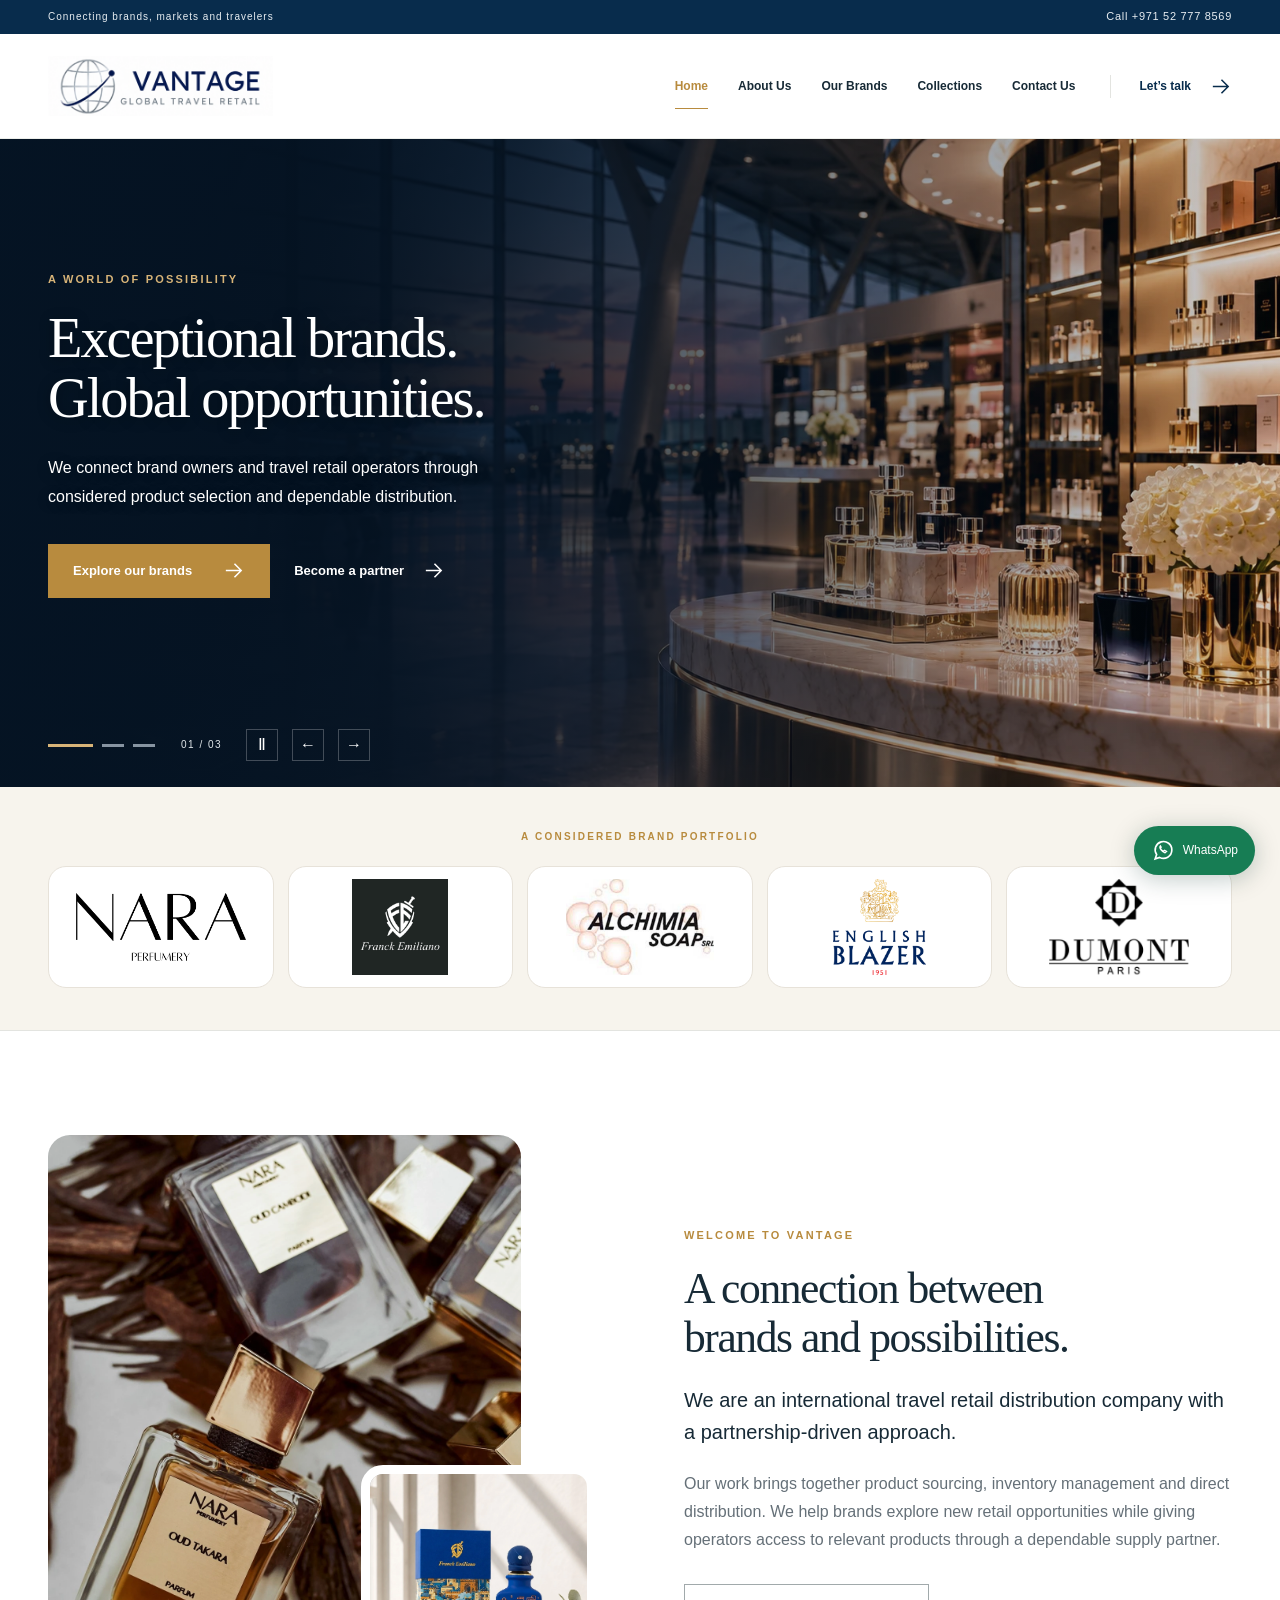
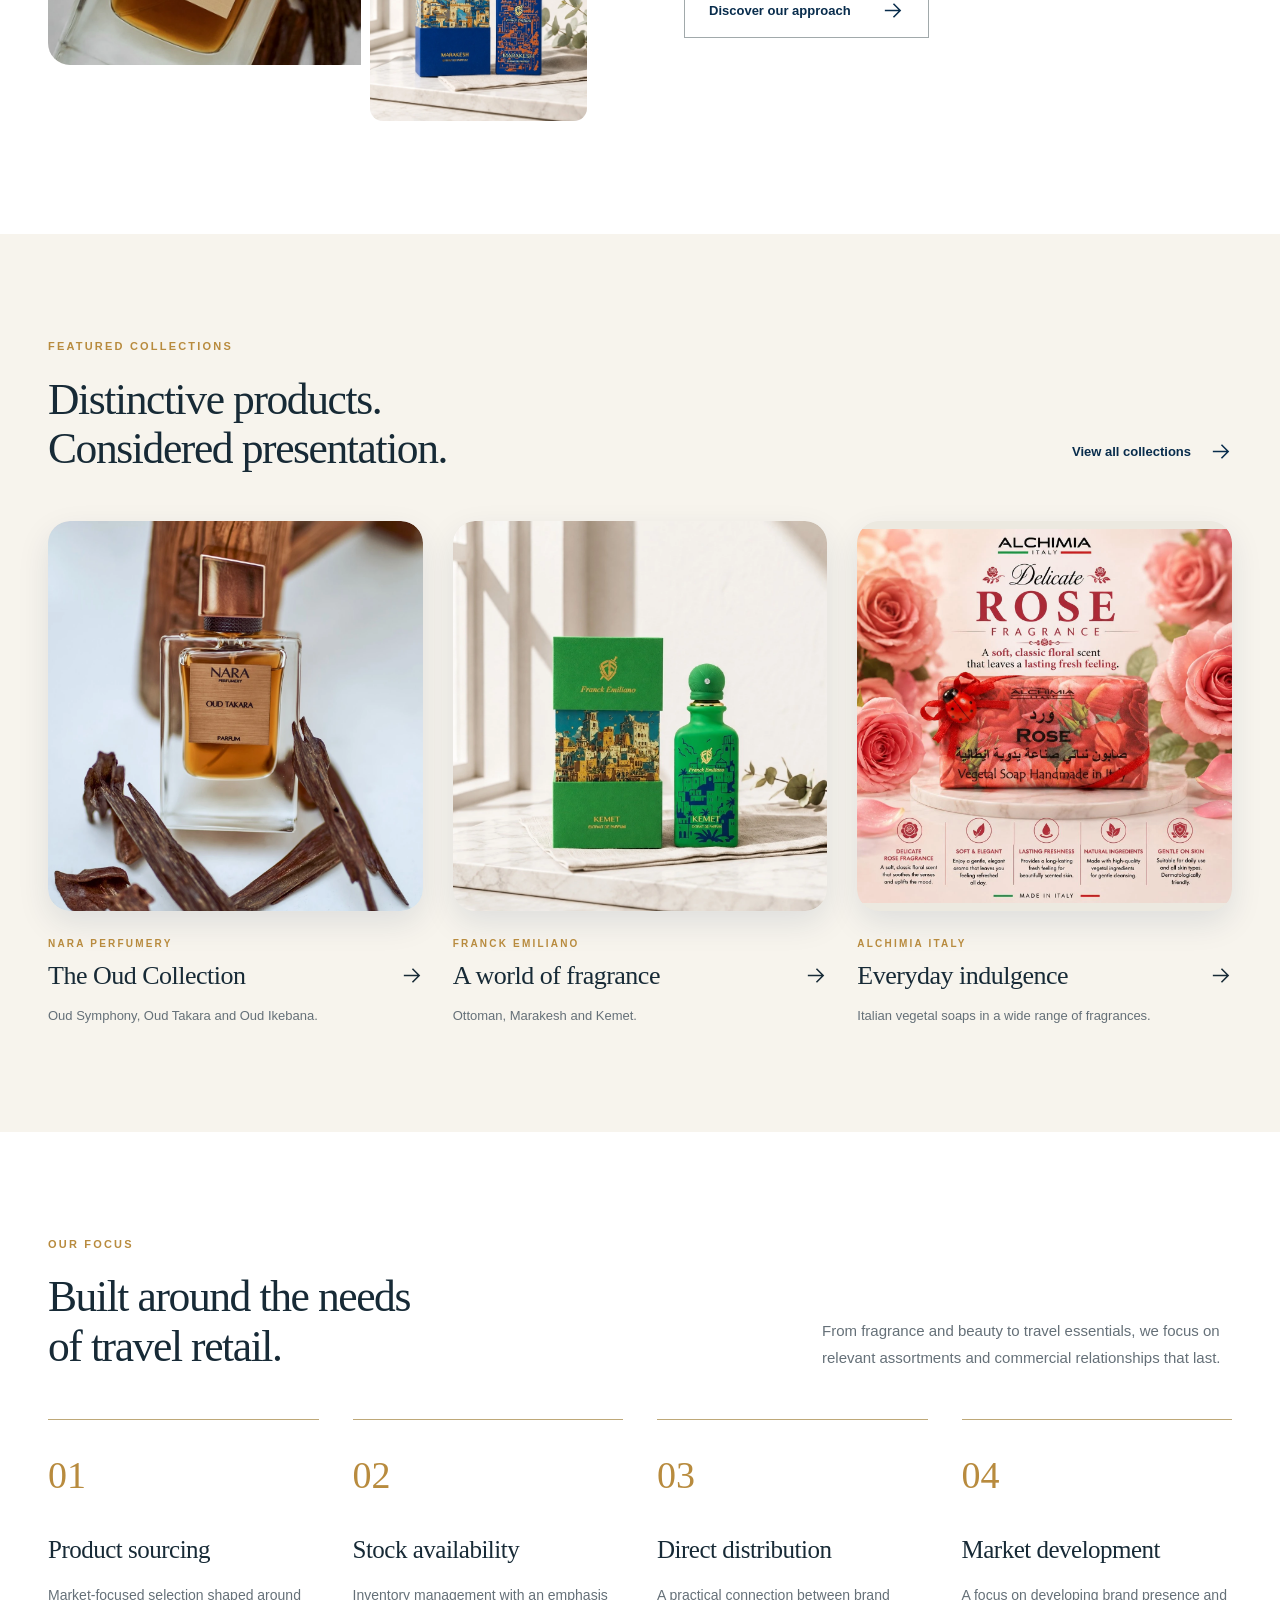
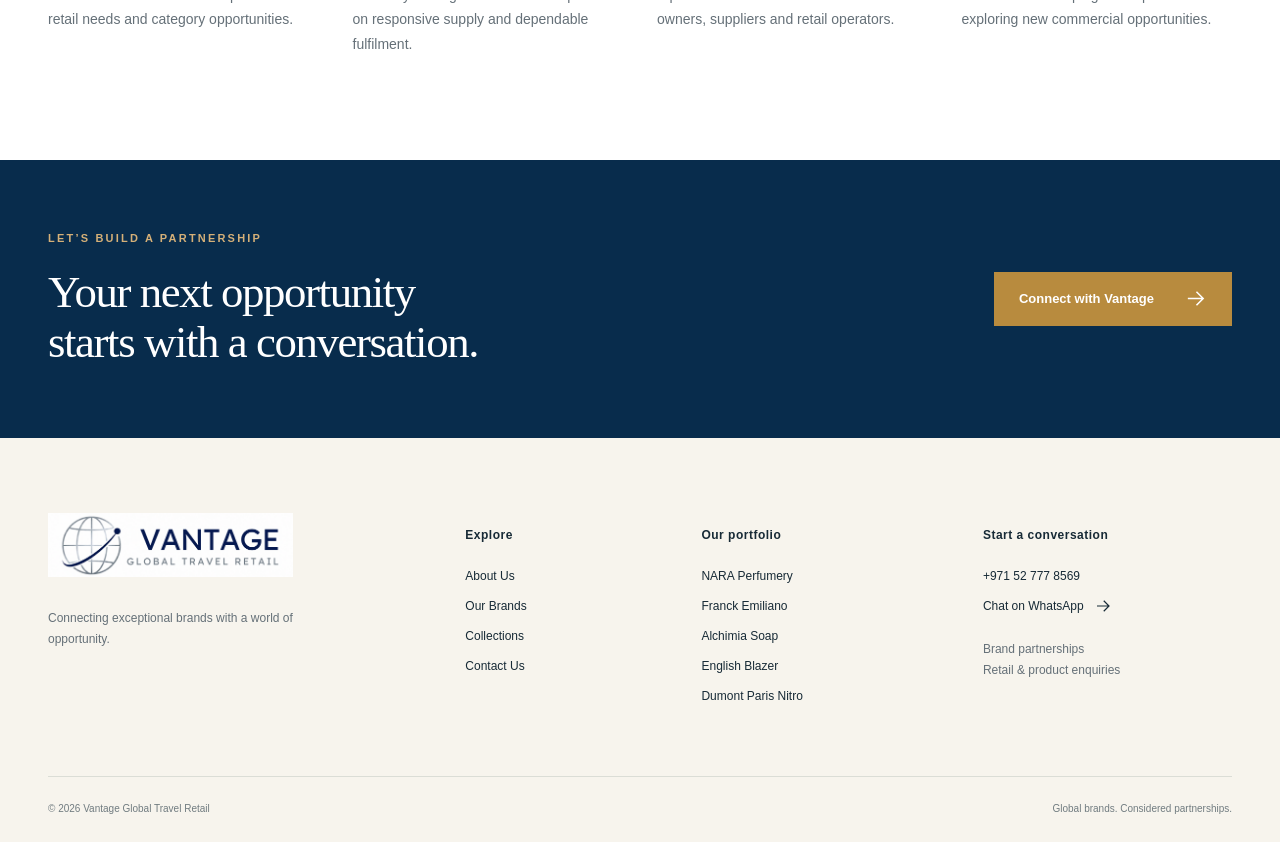
==== index.html @ b400d105 "Upload Vantage GTR website" ====
<!doctype html>
<html lang="en"><head><meta charset="utf-8"><meta name="viewport" content="width=device-width,initial-scale=1"><meta name="description" content="Vantage Global Travel Retail connects brands and retail opportunities. Explore NARA, Franck Emiliano and Alchimia Soap."><meta name="theme-color" content="#082c4c"><meta property="og:title" content="Home | Vantage Global Travel Retail"><meta property="og:description" content="Vantage Global Travel Retail connects brands and retail opportunities. Explore NARA, Franck Emiliano and Alchimia Soap."><meta property="og:type" content="website"><title>Home | Vantage Global Travel Retail</title><link rel="icon" href="assets/vantage-logo.png"><link rel="stylesheet" href="css/style.css"><script src="js/main.js" defer></script></head><body><a class="skip-link" href="#main">Skip to content</a><div class="topbar"><div class="wrap"><span>Connecting brands, markets and travelers</span><a href="tel:+971527778569">Call +971 52 777 8569</a></div></div><header class="header"><div class="wrap nav-wrap"><a class="brand" href="index.html" aria-label="Vantage Global Travel Retail home"><img src="assets/vantage-logo.png" width="225" height="59" alt="Vantage Global Travel Retail"></a><button class="menu-toggle" aria-controls="navigation" aria-expanded="false" aria-label="Open menu"><span></span><span></span><span></span></button><nav id="navigation" aria-label="Main navigation"><a href="index.html" aria-current="page">Home</a><a href="about.html">About Us</a><a href="brands.html">Our Brands</a><a href="collections.html">Collections</a><a href="contact.html">Contact Us</a><a class="nav-enquiry" href="https://wa.me/971527778569" target="_blank" rel="noopener">Let’s talk <svg viewbox="0 0 24 24" fill="none" aria-hidden="true"><path d="M4 12h15M13 5l7 7-7 7" stroke="currentColor" stroke-width="1.6"></path></svg></a></nav></div></header><main id="main"><section class="hero" aria-roledescription="carousel" aria-label="Vantage brand highlights"><div class="hero-slides"><article class="hero-slide active" aria-hidden="false" data-slide><div class="hero-copy"><span class="eyebrow">A world of possibility</span><h1>Exceptional brands.<br>Global opportunities.</h1><p>We connect brand owners and travel retail operators through considered product selection and dependable distribution.</p><div class="button-row"><a class="button" href="brands.html">Explore our brands <svg viewbox="0 0 24 24" fill="none" aria-hidden="true"><path d="M4 12h15M13 5l7 7-7 7" stroke="currentColor" stroke-width="1.6"></path></svg></a><a class="text-link light" href="contact.html">Become a partner <svg viewbox="0 0 24 24" fill="none" aria-hidden="true"><path d="M4 12h15M13 5l7 7-7 7" stroke="currentColor" stroke-width="1.6"></path></svg></a></div></div><div class="hero-image"><img src="assets/hero-editorial-1.webp" alt="Illustrative airport fragrance boutique" fetchpriority="high" width="1672" height="941"><span class="image-caption">NARA PERFUMERY</span></div></article><article class="hero-slide" aria-hidden="true" data-slide><div class="hero-copy"><span class="eyebrow">The fragrance portfolio</span><h1>Distinctive fragrances.<br>Memorable impressions.</h1><p>Explore NARA Perfumery and Franck Emiliano, with coordinated collections and distinctive product presentations.</p><div class="button-row"><a class="button" href="collections.html">Discover the collections <svg viewbox="0 0 24 24" fill="none" aria-hidden="true"><path d="M4 12h15M13 5l7 7-7 7" stroke="currentColor" stroke-width="1.6"></path></svg></a><a class="text-link light" href="contact.html">Become a partner <svg viewbox="0 0 24 24" fill="none" aria-hidden="true"><path d="M4 12h15M13 5l7 7-7 7" stroke="currentColor" stroke-width="1.6"></path></svg></a></div></div><div class="hero-image"><img src="assets/hero-editorial-2.webp" alt="Editorial perfume still life" loading="lazy" width="1672" height="941"><span class="image-caption">FRANCK EMILIANO</span></div></article><article class="hero-slide" aria-hidden="true" data-slide><div class="hero-copy"><span class="eyebrow">Everyday care, beautifully presented</span><h1>Italian craft.<br>Everyday indulgence.</h1><p>Discover Alchimia vegetal soaps, with illustrated wrappers and a broad choice of fragrances and enriched variants.</p><div class="button-row"><a class="button" href="collections.html?brand=alchimia">Explore Alchimia Soap <svg viewbox="0 0 24 24" fill="none" aria-hidden="true"><path d="M4 12h15M13 5l7 7-7 7" stroke="currentColor" stroke-width="1.6"></path></svg></a><a class="text-link light" href="contact.html">Become a partner <svg viewbox="0 0 24 24" fill="none" aria-hidden="true"><path d="M4 12h15M13 5l7 7-7 7" stroke="currentColor" stroke-width="1.6"></path></svg></a></div></div><div class="hero-image"><img src="assets/hero-editorial-3.webp" alt="Editorial soap and olive leaf still life" loading="lazy" width="1672" height="941"><span class="image-caption">ALCHIMIA ITALY</span></div></article></div><div class="hero-controls"><div class="slide-dots" aria-label="Choose a slide"><button class="active" aria-label="Show slide 1" aria-pressed="true" data-goto="0"></button><button aria-label="Show slide 2" aria-pressed="false" data-goto="1"></button><button aria-label="Show slide 3" aria-pressed="false" data-goto="2"></button></div><span class="slide-count" aria-live="polite">01 / 03</span><button class="slide-pause" aria-label="Pause slideshow" title="Pause slideshow">Ⅱ</button><button class="slide-prev" aria-label="Previous slide">←</button><button class="slide-next" aria-label="Next slide">→</button></div></section><section class="brand-strip" aria-label="Our brand portfolio"><div class="wrap"><span class="eyebrow">A considered brand portfolio</span><div class="brand-logos"><a href="brands.html#nara"><img src="assets/nara-logo.webp" alt="NARA Perfumery" loading="lazy"></a><a href="brands.html#franck"><img src="assets/franck-logo.webp" alt="Franck Emiliano" loading="lazy"></a><a href="brands.html#alchimia"><img src="assets/alchimia-logo.webp" alt="Alchimia Soap" loading="lazy"></a><a href="brands.html#english"><img src="assets/english-blazer-logo.webp" alt="English Blazer" loading="lazy"></a><a href="brands.html#nitro"><img src="assets/dumont-logo.webp" alt="Dumont Paris" loading="lazy"></a></div></div></section><section class="section"><div class="wrap split editorial"><div class="image-pair"><img class="main-photo" src="assets/nara-collection.webp" alt="NARA Oud Collection bottles" loading="lazy"><img class="small-photo" src="assets/franck-marakesh.webp" alt="Franck Emiliano Marakesh" loading="lazy"></div><div><span class="eyebrow">Welcome to Vantage</span><h2>A connection between<br>brands and possibilities.</h2><p class="lead">We are an international travel retail distribution company with a partnership-driven approach.</p><p>Our work brings together product sourcing, inventory management and direct distribution. We help brands explore new retail opportunities while giving operators access to relevant products through a dependable supply partner.</p><a class="button button-outline" href="about.html">Discover our approach <svg viewbox="0 0 24 24" fill="none" aria-hidden="true"><path d="M4 12h15M13 5l7 7-7 7" stroke="currentColor" stroke-width="1.6"></path></svg></a></div></div></section><section class="section cream"><div class="wrap"><div class="section-heading"><div><span class="eyebrow">Featured collections</span><h2>Distinctive products.<br>Considered presentation.</h2></div><a class="text-link" href="collections.html">View all collections <svg viewbox="0 0 24 24" fill="none" aria-hidden="true"><path d="M4 12h15M13 5l7 7-7 7" stroke="currentColor" stroke-width="1.6"></path></svg></a></div><div class="feature-grid"><a class="feature-card" href="collections.html?brand=nara"><div class="feature-image"><img src="assets/nara-oud-takara.webp" alt="NARA Oud Takara perfume" loading="lazy"></div><span class="eyebrow">NARA Perfumery</span><h3>The Oud Collection <svg viewbox="0 0 24 24" fill="none" aria-hidden="true"><path d="M4 12h15M13 5l7 7-7 7" stroke="currentColor" stroke-width="1.6"></path></svg></h3><p>Oud Symphony, Oud Takara and Oud Ikebana.</p></a><a class="feature-card" href="collections.html?brand=franck"><div class="feature-image"><img src="assets/franck-kemet.webp" alt="Franck Emiliano Kemet fragrance" loading="lazy"></div><span class="eyebrow">Franck Emiliano</span><h3>A world of fragrance <svg viewbox="0 0 24 24" fill="none" aria-hidden="true"><path d="M4 12h15M13 5l7 7-7 7" stroke="currentColor" stroke-width="1.6"></path></svg></h3><p>Ottoman, Marakesh and Kemet.</p></a><a class="feature-card" href="collections.html?brand=alchimia"><div class="feature-image soap-feature"><img src="assets/soap-rose.webp" alt="Alchimia Rose vegetal soap" loading="lazy"></div><span class="eyebrow">Alchimia Italy</span><h3>Everyday indulgence <svg viewbox="0 0 24 24" fill="none" aria-hidden="true"><path d="M4 12h15M13 5l7 7-7 7" stroke="currentColor" stroke-width="1.6"></path></svg></h3><p>Italian vegetal soaps in a wide range of fragrances.</p></a></div></div></section><section class="section"><div class="wrap"><div class="section-heading"><div><span class="eyebrow">Our focus</span><h2>Built around the needs<br>of travel retail.</h2></div><p>From fragrance and beauty to travel essentials, we focus on relevant assortments and commercial relationships that last.</p></div><div class="approach-grid"><article><span class="step">01</span><h3>Product sourcing</h3><p>Market-focused selection shaped around retail needs and category opportunities.</p></article><article><span class="step">02</span><h3>Stock availability</h3><p>Inventory management with an emphasis on responsive supply and dependable fulfilment.</p></article><article><span class="step">03</span><h3>Direct distribution</h3><p>A practical connection between brand owners, suppliers and retail operators.</p></article><article><span class="step">04</span><h3>Market development</h3><p>A focus on developing brand presence and exploring new commercial opportunities.</p></article></div></div></section><section class="cta-band"><div class="wrap"><div><span class="eyebrow">Let’s build a partnership</span><h2>Your next opportunity<br>starts with a conversation.</h2></div><a class="button" href="contact.html">Connect with Vantage <svg viewbox="0 0 24 24" fill="none" aria-hidden="true"><path d="M4 12h15M13 5l7 7-7 7" stroke="currentColor" stroke-width="1.6"></path></svg></a></div></section></main><footer class="footer"><div class="wrap footer-grid"><div><a class="footer-brand" href="index.html"><img src="assets/vantage-logo.png" width="245" height="64" alt="Vantage Global Travel Retail"></a><p>Connecting exceptional brands with a world of opportunity.</p></div><div><h2>Explore</h2><a href="about.html">About Us</a><a href="brands.html">Our Brands</a><a href="collections.html">Collections</a><a href="contact.html">Contact Us</a></div><div><h2>Our portfolio</h2><a href="brands.html#nara">NARA Perfumery</a><a href="brands.html#franck">Franck Emiliano</a><a href="brands.html#alchimia">Alchimia Soap</a><a href="brands.html#english">English Blazer</a><a href="brands.html#nitro">Dumont Paris Nitro</a></div><div><h2>Start a conversation</h2><a href="tel:+971527778569">+971 52 777 8569</a><a href="https://wa.me/971527778569" target="_blank" rel="noopener">Chat on WhatsApp <svg viewbox="0 0 24 24" fill="none" aria-hidden="true"><path d="M4 12h15M13 5l7 7-7 7" stroke="currentColor" stroke-width="1.6"></path></svg></a><p>Brand partnerships<br>Retail &amp; product enquiries</p></div></div><div class="wrap footer-bottom"><span>© <span data-year>2026</span> Vantage Global Travel Retail</span><span>Global brands. Considered partnerships.</span></div></footer><a class="floating-whatsapp" href="https://wa.me/971527778569" target="_blank" rel="noopener" aria-label="Chat with Vantage on WhatsApp"><svg viewbox="0 0 24 24" fill="none" aria-hidden="true"><path d="M20 11.6a8 8 0 0 1-11.8 7L4 20l1.4-4.1A8 8 0 1 1 20 11.6Z" stroke="currentColor" stroke-width="1.6"></path><path d="M9 7.5c-1.8 2 2 6 4.5 6.8l1.5-1.4-2-1.2-1 1c-1.5-.7-2.6-1.9-3-3l.8-.9L9 7.5Z" stroke="currentColor" stroke-width="1.2"></path></svg><span>WhatsApp</span></a></body></html>
---- css/style.css ----
:root{--navy:#082c4c;--deep:#061f36;--ink:#172a36;--muted:#657078;--gold:#b88b3e;--cream:#f7f4ed;--line:#e3e4e0;--white:#fff;--serif:Georgia,'Times New Roman',serif;--sans:Arial,Helvetica,sans-serif}*{box-sizing:border-box}html{scroll-behavior:smooth;scroll-padding-top:125px}body{margin:0;color:var(--ink);font-family:var(--sans);font-size:16px;line-height:1.75;background:#fff}body.menu-open,body.modal-open{overflow:hidden}a{color:inherit;text-decoration:none}button,input,select,textarea{font:inherit}button,a,input,select,textarea{-webkit-tap-highlight-color:transparent}button{cursor:pointer}img{max-width:100%;display:block}svg{width:23px;height:23px;flex-shrink:0}button{color:inherit}h1,h2,h3,p{margin:0}p+p{margin-top:20px}h1,h2,h3{font-family:var(--serif);font-weight:400;line-height:1.13}h1{font-size:clamp(44px,5vw,76px);letter-spacing:-2.5px}h2{font-size:clamp(34px,3.4vw,50px);letter-spacing:-1.4px}h3{font-size:27px;letter-spacing:-.5px}p{color:var(--muted)}.wrap{width:min(1240px,calc(100% - 96px));margin:auto}.eyebrow{font:600 11px/1.5 var(--sans);letter-spacing:2.2px;text-transform:uppercase;color:var(--gold);display:block;margin-bottom:20px}.lead{font-size:20px;line-height:1.6;color:var(--ink)}.section{padding:104px 0}.cream{background:var(--cream)}.navy{background:var(--navy);color:#fff}.navy p{color:#cbd5dc}.navy .eyebrow{color:#d9b475}.button{display:inline-flex;align-items:center;justify-content:center;gap:30px;min-height:54px;padding:13px 24px;background:var(--gold);color:#fff;border:1px solid var(--gold);font-size:13px;font-weight:600;line-height:1.4;transition:background .2s,transform .2s}.button:hover{background:#957032;transform:translateY(-2px)}.button-outline{background:transparent;border-color:#a1a9ab;color:var(--navy)}.button-outline:hover{color:white;background:var(--navy);border-color:var(--navy)}.text-link{display:inline-flex;align-items:center;gap:18px;font-size:13px;font-weight:600;line-height:1.5;color:var(--navy);padding:10px 0}.text-link:hover{color:var(--gold)}.text-link.light{color:#fff}.button-row{display:flex;align-items:center;flex-wrap:wrap;gap:24px;margin-top:32px}.skip-link{position:fixed;top:-90px;left:20px;z-index:1000;padding:12px 20px;background:var(--navy);color:#fff}.skip-link:focus{top:10px}:focus-visible{outline:3px solid #c89642;outline-offset:5px}.topbar{background:var(--navy);color:#e7edf1;font-size:10px;letter-spacing:1px}.topbar .wrap{display:flex;align-items:center;justify-content:space-between;min-height:34px}.topbar a{font-size:11px;letter-spacing:.7px}.header{position:sticky;top:0;z-index:100;background:#fffffffa;border-bottom:1px solid #eceeea;backdrop-filter:blur(16px)}.nav-wrap{display:flex;align-items:center;justify-content:space-between;gap:35px;min-height:104px}.brand{flex:0 0 225px}.brand img{width:225px;height:auto}.header nav{display:flex;align-items:center;gap:30px}.header nav>a{font-size:12px;font-weight:600;position:relative;white-space:nowrap}.header nav>a[aria-current=page]{color:var(--gold)}.header nav>a:not(.nav-enquiry):after{content:'';position:absolute;bottom:-12px;left:0;width:0;height:1px;background:var(--gold);transition:width .2s}.header nav>a:hover:after,.header nav>a[aria-current=page]:after{width:100%}.header .nav-enquiry{display:flex;gap:18px;align-items:center;color:var(--navy);border-left:1px solid var(--line);padding-left:28px;margin-left:5px}.menu-toggle{display:none;border:0;background:transparent;width:44px;height:44px;padding:8px}.menu-toggle span{display:block;height:2px;background:var(--navy);margin:6px 0;transition:transform .2s,opacity .2s}.hero{position:relative;background:var(--navy);height:660px;overflow:hidden;color:#fff}.hero-slides{height:100%}.hero-slide{position:absolute;inset:0;display:grid;grid-template-columns:1fr 1fr;visibility:hidden;opacity:0;transition:opacity .8s,visibility .8s;pointer-events:none}.hero-slide.active{visibility:visible;opacity:1;pointer-events:auto}.hero-copy{padding:85px 60px 110px max(48px,calc((100vw - 1240px)/2));display:flex;flex-direction:column;align-items:flex-start;justify-content:center;background:linear-gradient(125deg,#082c4c,#0a3557)}.hero-copy .eyebrow{color:#d8b478}.hero-copy h1{font-size:clamp(46px,4.4vw,68px);letter-spacing:-2px;line-height:1.08}.hero-copy p{color:#cfdae2;font-size:15px;max-width:455px;margin-top:25px;line-height:1.8}.hero-image{position:relative;min-width:0;overflow:hidden;background:#ebe9e0}.hero-image>img{width:100%;height:100%;object-fit:cover;object-position:center 56%;transition:transform 7s ease}.hero-slide.active .hero-image>img{transform:scale(1.045)}.hero-slide:nth-child(2) .hero-image>img{object-position:center 65%}.hero-slide:nth-child(3) .hero-image>img{object-fit:cover;object-position:center}.image-caption{position:absolute;bottom:35px;right:38px;font-size:10px;font-weight:700;letter-spacing:2px;color:#fff;text-shadow:0 2px 8px #0009;background:#082c4c99;padding:7px 12px}.hero-controls{position:absolute;bottom:34px;left:max(48px,calc((100vw - 1240px)/2));display:flex;align-items:center;gap:14px;z-index:2}.slide-dots{display:flex;gap:9px;align-items:center;margin-right:12px}.slide-dots button{padding:0;border:0;width:22px;height:3px;background:#8794a1;transition:width .3s,background .3s}.slide-dots button.active{width:45px;background:#d8b478}.slide-count{font-size:10px;letter-spacing:1.5px;color:#e1e7eb;margin-right:10px}.hero-controls>button{height:32px;width:32px;padding:0;background:transparent;border:1px solid #ffffff3d;color:#fff;line-height:1}.hero-controls>button:hover{background:#ffffff1a}.brand-strip{border-bottom:1px solid var(--line);padding:42px 0}.brand-strip .wrap{display:flex;align-items:center;gap:48px}.brand-strip .eyebrow{max-width:150px;margin:0;font-size:10px;flex-shrink:0}.brand-logos{display:flex;align-items:center;justify-content:space-between;gap:35px;flex:1}.brand-logos a{width:130px;height:70px;display:flex;align-items:center;justify-content:center}.brand-logos img{max-width:130px;max-height:70px;object-fit:contain}.brand-logos a:nth-child(2) img{max-width:62px;max-height:62px}.brand-logos a:last-child img{max-width:110px}.split{display:grid;grid-template-columns:1fr 1fr;gap:88px;align-items:center}.split>div{min-width:0}.split p{margin-top:22px}.split .button{margin-top:30px}.image-pair{position:relative;padding-right:75px;padding-bottom:65px}.image-pair .main-photo{width:100%;height:530px;object-fit:cover}.image-pair .small-photo{position:absolute;right:0;bottom:0;width:235px;height:265px;object-fit:cover;border:9px solid #fff}.section-heading{display:flex;align-items:flex-end;justify-content:space-between;gap:60px;margin-bottom:48px}.section-heading>p{max-width:410px;font-size:15px}.section-heading .text-link{flex-shrink:0}.feature-grid{display:grid;grid-template-columns:repeat(3,1fr);gap:30px}.feature-image{height:390px;background:#eeece5;overflow:hidden;margin-bottom:25px}.feature-image img{height:100%;width:100%;object-fit:cover;transition:transform .6s}.feature-card:hover img{transform:scale(1.045)}.feature-card .eyebrow{font-size:10px;margin-bottom:10px}.feature-card h3{display:flex;align-items:center;justify-content:space-between;gap:12px;font-size:26px}.feature-card p{font-size:13px;margin-top:15px}.soap-feature{background:#ece9e0}.soap-feature img{object-fit:contain}.approach-grid{display:grid;grid-template-columns:repeat(4,1fr);gap:34px}.approach-grid article{padding-top:22px;border-top:1px solid #bea878}.step{font-family:var(--serif);font-size:38px;color:var(--gold);display:block;margin-bottom:28px}.approach-grid h3{font-size:25px;margin-bottom:18px}.approach-grid p{font-size:14px}.cta-band{background:var(--navy);padding:70px 0;color:#fff}.cta-band .wrap{display:flex;align-items:center;justify-content:space-between;gap:45px}.cta-band h2{font-size:clamp(32px,3.5vw,48px)}.cta-band .eyebrow{color:#d5b078}.cta-band .button{flex-shrink:0}.footer{background:var(--cream);padding-top:75px}.footer-grid{display:grid;grid-template-columns:1.6fr .8fr 1fr 1.1fr;gap:55px;padding-bottom:60px}.footer-brand{display:inline-block;background:#fff;width:245px}.footer-brand img{width:245px;height:auto}.footer-grid h2{font:600 12px var(--sans);margin:15px 0 24px;letter-spacing:.5px}.footer-grid p{font-size:12px;margin-top:22px;max-width:265px}.footer-grid>div>a:not(.footer-brand){font-size:12px;display:flex;align-items:center;gap:10px;margin:9px 0}.footer a:hover{color:var(--gold)}.footer svg{width:18px;height:18px}.footer-bottom{border-top:1px solid #dbddd6;display:flex;justify-content:space-between;gap:25px;padding-top:23px;padding-bottom:25px;font-size:10px;color:#717c80}.floating-whatsapp{position:fixed;right:25px;bottom:25px;display:flex;align-items:center;gap:7px;padding:12px 17px;background:#177d54;color:#fff;z-index:90;border-radius:30px;box-shadow:0 4px 24px #062e2940;font-size:12px}.floating-whatsapp svg{width:25px;height:25px}.floating-whatsapp:hover{background:#106442}.page-intro{background:var(--cream);padding:80px 0 85px;border-bottom:1px solid #e5e3db}.page-intro h1{max-width:930px;color:var(--navy)}.page-intro p{max-width:680px;margin-top:26px;font-size:17px}.portrait-image{height:590px;overflow:hidden}.portrait-image img{width:100%;height:100%;object-fit:cover}.purpose-grid{display:grid;grid-template-columns:1fr 1fr;gap:100px}.purpose-grid article+article{padding-left:65px;border-left:1px solid #ffffff2a}.purpose-grid h2{font-size:39px}.purpose-grid p{margin-top:30px;font-size:16px}.values-list article{display:grid;grid-template-columns:70px 1fr 1.2fr;gap:35px;padding:35px 0;border-top:1px solid var(--line);align-items:start}.values-list article:last-child{border-bottom:1px solid var(--line)}.values-list article>span{font-family:var(--serif);font-size:30px;color:var(--gold)}.values-list h3{font-size:28px;max-width:330px}.values-list p{font-size:15px}.brand-story{scroll-margin-top:100px}.brand-story .split{gap:90px}.brand-photo{height:580px;overflow:hidden;background:#eeece5}.brand-photo>img{width:100%;height:100%;object-fit:cover}.brand-photo.soap-photo img{object-fit:contain}.reverse .brand-photo{grid-column:2;grid-row:1}.reverse>div:nth-child(2){grid-column:1;grid-row:1}.story-logo{width:170px;max-height:100px;object-fit:contain;object-position:left;margin-bottom:25px}.simple-list{padding:0;list-style:none;margin:25px 0 0}.simple-list li{font-size:14px;padding:12px 0 12px 22px;border-bottom:1px solid var(--line);position:relative}.simple-list li:before{content:'+';position:absolute;left:0;color:var(--gold)}.additional-brands{display:grid;grid-template-columns:1fr 1fr;gap:35px}.additional-brands a{background:#fff;display:flex;flex-direction:column;align-items:center;justify-content:center;padding:35px;min-height:310px;border:1px solid #e4e1d8}.additional-brands img{height:185px;width:250px;object-fit:contain}.additional-brands span{display:flex;align-items:center;gap:50px;font-size:13px;font-weight:600;margin-top:25px}.catalogue-section{padding-top:55px}.catalogue-toolbar{display:flex;justify-content:space-between;align-items:center;gap:25px;margin-bottom:45px}.filter-buttons{display:flex;gap:10px;flex-wrap:wrap}.filter-buttons button{background:#fff;border:1px solid #d9ddde;padding:10px 18px;color:var(--muted);font-size:12px}.filter-buttons button.active{background:var(--navy);border-color:var(--navy);color:#fff}.catalogue-toolbar>p{font-size:12px;white-space:nowrap}.product-grid{display:grid;grid-template-columns:repeat(3,minmax(0,1fr));gap:60px 30px}.product-card[hidden]{display:none}.product-image{position:relative;display:block;border:0;padding:0;width:100%;height:405px;background:var(--cream);overflow:hidden}.product-image>img{width:100%;height:100%;object-fit:cover;transition:transform .5s}.product-image.soap-product>img{object-fit:contain;padding:14px}.product-image:hover>img{transform:scale(1.04)}.zoom-label{position:absolute;right:12px;bottom:12px;background:#fffdf8ed;color:var(--navy);padding:6px 12px;font-size:10px;letter-spacing:.6px}.product-copy{padding-top:22px}.product-copy .eyebrow{font-size:9px;letter-spacing:1.4px;min-height:28px;margin-bottom:8px}.product-copy h2{font-size:31px;letter-spacing:-.6px}.product-copy p{font-size:13px;margin:15px 0 8px;min-height:68px}.product-copy .text-link{font-size:11px;gap:12px}.product-copy svg{width:18px}.lightbox{border:0;padding:20px;background:#f8f5ee;width:min(850px,90vw);max-height:92dvh;overflow:auto;text-align:center;color:var(--navy)}.lightbox::backdrop{background:#031725dd}.lightbox>img{width:auto;max-height:76dvh;margin:auto;max-width:100%;object-fit:contain}.lightbox p{margin-top:12px;font-size:15px;color:var(--navy)}.lightbox-close{position:sticky;float:right;top:0;width:38px;height:38px;font-size:28px;line-height:1;border:0;background:var(--navy);color:#fff;z-index:1}.contact-layout{display:grid;grid-template-columns:1fr 1fr;gap:110px;align-items:start}.contact-layout .lead{margin-top:30px;font-size:18px}.contact-method{padding:28px 0;border-bottom:1px solid var(--line)}.contact-method>span{display:block;font-size:11px;color:var(--muted);margin-bottom:8px}.contact-method>a{display:flex;align-items:center;justify-content:space-between;gap:25px;font-size:20px;color:var(--navy)}.contact-help{margin-top:35px}.contact-help h3{font-size:25px}.contact-help p{font-size:14px;margin-top:16px}.enquiry-form{padding:40px;background:var(--cream);border-top:3px solid var(--gold)}.enquiry-form h2{font-size:34px;margin-bottom:28px}.enquiry-form label{display:block;font-size:12px;font-weight:600;margin-bottom:22px}.enquiry-form label>span{color:#906825}.enquiry-form input,.enquiry-form select,.enquiry-form textarea{width:100%;margin-top:8px;border:1px solid #d6d9d5;border-radius:0;background:#fff;color:var(--ink);padding:12px 13px;font-size:14px;min-height:48px;line-height:1.5}.enquiry-form textarea{resize:vertical}.enquiry-form input::placeholder,.enquiry-form textarea::placeholder{color:#8b9294}.form-row{display:grid;grid-template-columns:1fr 1fr;gap:18px}.enquiry-form .button{width:100%}.enquiry-form .form-note{font-size:11px;margin-top:15px;line-height:1.6}.enquiry-form #form-status{font-size:12px;margin-top:12px;color:var(--navy)}.faq-layout{display:grid;grid-template-columns:1fr 1.3fr;gap:100px}.faqs details{border-bottom:1px solid #d8dbd6}.faqs details:first-child{border-top:1px solid #d8dbd6}.faqs summary{font-size:15px;font-weight:600;padding:22px 28px 22px 0;position:relative;cursor:pointer;list-style:none}.faqs summary::-webkit-details-marker{display:none}.faqs summary:after{content:'+';position:absolute;right:3px;font-size:22px;font-weight:400;color:var(--gold);top:16px}.faqs details[open] summary:after{content:'−'}.faqs details p{font-size:14px;padding:0 25px 22px 0}.lightbox[open]{animation:appear .2s ease}@keyframes appear{from{opacity:0;transform:translateY(8px)}to{opacity:1;transform:translateY(0)}}
@media(min-width:1600px){.hero-copy{padding-right:85px}.hero{height:720px}}
@media(max-width:1150px){.wrap{width:calc(100% - 64px)}.header nav{gap:22px}.header .nav-enquiry{display:none}.nav-wrap{gap:25px}.hero-copy{padding-left:32px;padding-right:32px}.hero-copy h1{font-size:52px}.hero-controls{left:32px}.hero{height:650px}.hero .button-row{gap:16px}.hero .button{gap:15px;padding-left:18px;padding-right:18px}.split,.brand-story .split{gap:55px}.brand-strip .wrap{gap:25px}.brand-logos{gap:22px}.brand-strip .eyebrow{max-width:120px}.brand-logos a{width:100px}.brand-logos img{max-width:100px}.feature-image{height:325px}.feature-card h3{font-size:24px}.approach-grid{gap:24px}.footer-grid{gap:30px;grid-template-columns:1.3fr .8fr 1fr 1fr}.footer-brand,.footer-brand img{width:210px}.contact-layout{gap:55px}.enquiry-form{padding:28px}.product-image{height:350px}.purpose-grid{gap:50px}.purpose-grid article+article{padding-left:40px}.faq-layout{gap:55px}}
@media(max-width:850px){html{scroll-padding-top:90px}.topbar .wrap{min-height:31px}.topbar span{font-size:9px;letter-spacing:.5px}.nav-wrap{min-height:86px}.brand{flex-basis:195px}.brand img{width:195px}.menu-toggle{display:block}.header nav{display:none;position:absolute;left:0;right:0;top:100%;background:#fff;padding:22px 32px 35px;box-shadow:0 15px 20px #082c4c13;max-height:calc(100dvh - 118px);overflow:auto}.header nav.open{display:flex;flex-direction:column;align-items:stretch;gap:0}.header nav>a{padding:15px 0;border-bottom:1px solid #e9ece8;font-size:16px}.header nav>a:after{display:none}.header .nav-enquiry{display:flex;margin:18px 0 0;padding:15px 0;border-left:0;justify-content:space-between}.hero-copy h1{font-size:44px;letter-spacing:-1.3px}.hero-copy p{font-size:14px}.hero-copy .eyebrow{font-size:9px}.hero .button-row{display:block}.hero .text-link{margin-top:16px;font-size:12px}.hero{height:620px}.hero-copy{padding-top:55px;padding-bottom:110px;padding-right:25px}.hero-slide{grid-template-columns:1.05fr 1fr}.hero-controls{gap:9px}.slide-count{margin-right:0}.slide-dots{margin-right:5px}.hero-controls>button{width:28px;height:28px}.brand-strip{padding:30px 0}.brand-strip .wrap{display:block}.brand-strip .eyebrow{max-width:none;margin-bottom:22px;text-align:center}.brand-logos{justify-content:space-between;gap:20px}.brand-logos a{width:100px;height:60px}.brand-logos img{max-height:60px}.section{padding:75px 0}.split,.brand-story .split{gap:38px}.image-pair{padding-right:30px;padding-bottom:50px}.image-pair .main-photo{height:430px}.image-pair .small-photo{width:160px;height:200px;border-width:6px}.lead{font-size:18px}.split p{font-size:14px}.section-heading{gap:30px}.section-heading>p{max-width:330px;font-size:14px}.feature-grid{gap:20px}.feature-image{height:280px}.feature-card h3{font-size:21px}.feature-card h3 svg{width:18px}.feature-card p{font-size:12px}.approach-grid{grid-template-columns:1fr 1fr;gap:35px}.approach-grid h3{font-size:27px}.footer-grid{grid-template-columns:1.3fr 1fr;gap:30px 60px}.footer-grid>div:first-child{grid-row:span 1}.footer-bottom{font-size:9px}.page-intro{padding:60px 0}.page-intro p{font-size:15px}.page-intro h1{font-size:54px}.portrait-image{height:500px}.purpose-grid h2{font-size:32px}.purpose-grid p{font-size:14px}.values-list article{grid-template-columns:50px 1fr 1.1fr;gap:25px}.values-list h3{font-size:25px}.values-list p{font-size:14px}.brand-photo{height:500px}.product-grid{grid-template-columns:1fr 1fr;gap:45px 25px}.product-image{height:380px}.catalogue-toolbar{align-items:flex-start;flex-direction:column;gap:15px}.contact-layout{grid-template-columns:1fr;gap:50px}.contact-layout>div{max-width:650px}.contact-help{display:none}.enquiry-form{padding:38px}.faq-layout{gap:40px}.faq-layout h2{font-size:35px}.floating-whatsapp{right:18px;bottom:18px;padding:11px 14px}.additional-brands a{padding:25px}.brand-story{scroll-margin-top:86px}}
@media(max-width:600px){body{font-size:15px}.wrap{width:calc(100% - 40px)}h1{font-size:43px;letter-spacing:-1.6px}h2{font-size:35px;letter-spacing:-1px}.topbar .wrap{justify-content:center;min-height:29px}.topbar span{display:none}.topbar a{font-size:10px}.nav-wrap{min-height:78px}.brand,.brand img{width:185px;flex-basis:185px}.header nav{padding:15px 20px 25px}.hero{height:840px}.hero-slide{display:flex;flex-direction:column}.hero-copy{padding:39px 20px 80px;min-height:465px;flex:0 0 465px;justify-content:flex-start}.hero-copy h1{font-size:44px;letter-spacing:-1.6px;line-height:1.07}.hero-copy .eyebrow{font-size:9px;margin-bottom:18px}.hero-copy p{font-size:13px;margin-top:21px;max-width:420px;line-height:1.7}.hero .button-row{display:flex;gap:17px;margin-top:25px}.hero .button{font-size:11px;padding:11px 16px;min-height:47px;gap:18px}.hero .text-link{font-size:10px;gap:8px;margin:0}.hero .text-link svg{width:18px}.hero-image{min-height:375px;flex:1}.hero-image>img{object-position:center 58%}.hero-slide:nth-child(2) .hero-image>img{object-position:center 66%}.hero-slide:nth-child(3) .hero-image>img{object-position:center}.hero-controls{top:416px;bottom:auto;left:20px;gap:12px}.image-caption{font-size:8px;bottom:18px;right:20px}.slide-dots button{width:18px}.slide-dots button.active{width:30px}.slide-count{font-size:9px}.hero-controls>button{height:25px;width:25px}.brand-strip{padding:28px 0}.brand-logos{gap:10px;flex-wrap:wrap;justify-content:center}.brand-logos a{width:26%;height:52px}.brand-logos img{max-width:100px;max-height:50px}.brand-logos a:nth-child(2) img{max-height:48px}.brand-logos a:last-child img{max-width:95px}.brand-strip .eyebrow{font-size:9px;letter-spacing:1.7px}.section{padding:60px 0}.split,.brand-story .split{grid-template-columns:1fr;gap:38px}.editorial{gap:45px}.image-pair{padding-right:55px;padding-bottom:45px}.image-pair .main-photo{height:390px}.image-pair .small-photo{width:190px;height:220px}.eyebrow{font-size:10px;margin-bottom:15px;letter-spacing:1.9px}.lead{font-size:18px}.split p{font-size:15px}.split .button{margin-top:27px}.section-heading{display:block;margin-bottom:32px}.section-heading>p{max-width:none;margin-top:23px;font-size:14px}.section-heading>.text-link{margin-top:18px}.feature-grid{grid-template-columns:1fr;gap:40px}.feature-image{height:430px;margin-bottom:22px}.feature-card h3{font-size:30px}.feature-card p{font-size:14px;margin-top:12px}.feature-card .eyebrow{font-size:9px}.approach-grid{gap:35px 24px}.step{font-size:33px;margin-bottom:20px}.approach-grid h3{font-size:24px}.approach-grid p{font-size:12px;line-height:1.7}.cta-band{padding:50px 0}.cta-band .wrap{display:block}.cta-band h2{font-size:35px}.cta-band .button{margin-top:30px}.footer{padding-top:50px}.footer-grid{grid-template-columns:1fr 1fr;gap:30px 20px;padding-bottom:40px}.footer-grid>div:first-child{grid-column:1/-1}.footer-grid>div:last-child{grid-column:1/-1}.footer-grid h2{margin-bottom:20px;font-size:12px}.footer-grid p{font-size:12px;max-width:285px}.footer-brand,.footer-brand img{width:235px}.footer-grid>div>a:not(.footer-brand){font-size:12px}.footer-bottom{display:block;padding-bottom:90px;font-size:10px}.footer-bottom>span{display:block}.footer-bottom>span+span{margin-top:8px}.floating-whatsapp{width:49px;height:49px;justify-content:center;padding:10px;right:17px;bottom:18px}.floating-whatsapp>span{display:none}.floating-whatsapp svg{width:27px;height:27px}.page-intro{padding:48px 0 50px}.page-intro h1{font-size:44px;letter-spacing:-1.5px}.page-intro p{font-size:14px;margin-top:23px}.portrait-image{height:480px}.purpose-grid{grid-template-columns:1fr;gap:40px}.purpose-grid article+article{border-left:0;border-top:1px solid #ffffff2a;padding:40px 0 0}.purpose-grid h2{font-size:35px}.purpose-grid p{font-size:15px;margin-top:24px}.values-list article{grid-template-columns:35px 1fr;gap:10px 18px;padding:27px 0}.values-list article>span{font-size:27px}.values-list h3{font-size:26px;line-height:1.25}.values-list p{grid-column:2;font-size:14px;margin-top:3px}.brand-photo{height:450px}.brand-photo.soap-photo{height:auto;aspect-ratio:1}.reverse .brand-photo,.reverse>div:nth-child(2){grid-column:auto;grid-row:auto}.story-logo{max-height:85px;width:150px}.simple-list li{font-size:13px;padding-top:10px;padding-bottom:10px}.additional-brands{gap:18px}.additional-brands a{padding:18px 12px;min-height:230px}.additional-brands img{height:130px;width:100%;object-fit:contain}.additional-brands span{font-size:11px;gap:8px;margin-top:20px}.additional-brands span svg{width:18px}.catalogue-section{padding-top:33px}.catalogue-toolbar{gap:15px;margin-bottom:30px}.filter-buttons{gap:7px}.filter-buttons button{font-size:10px;padding:9px 12px}.catalogue-toolbar>p{font-size:11px}.product-grid{gap:35px 16px}.product-image{height:235px}.product-image.soap-product>img{padding:4px}.zoom-label{font-size:8px;padding:5px 7px;bottom:7px;right:7px}.product-copy{padding-top:16px}.product-copy .eyebrow{font-size:8px;letter-spacing:1px;min-height:33px;line-height:1.6;margin-bottom:6px}.product-copy h2{font-size:24px;letter-spacing:-.6px;min-height:54px}.product-copy p{font-size:11px;line-height:1.7;margin:7px 0;min-height:94px}.product-copy .text-link{font-size:10px;gap:7px;align-items:flex-start}.product-copy svg{width:14px;height:16px}.lightbox{padding:12px;width:94vw;max-height:94dvh}.lightbox>img{max-height:77dvh}.contact-layout{gap:40px}.contact-layout .lead{font-size:16px;margin-top:23px}.contact-method>a{font-size:18px}.enquiry-form{padding:26px 20px}.enquiry-form h2{font-size:31px}.form-row{grid-template-columns:1fr;gap:0}.enquiry-form label{font-size:12px;margin-bottom:19px}.enquiry-form input,.enquiry-form select,.enquiry-form textarea{font-size:16px}.faq-layout{grid-template-columns:1fr;gap:30px}.faqs summary{font-size:14px}.faqs details p{font-size:13px}.button{gap:22px;font-size:12px}.brand-story{scroll-margin-top:78px}}
@media(max-width:370px){.hero-copy h1{font-size:39px}.hero .button-row{gap:12px}.hero .text-link{font-size:9px}.hero .button{font-size:10px;gap:10px}.hero-copy p{font-size:12px}.feature-image{height:380px}.product-image{height:205px}.product-copy h2{font-size:22px}.product-copy p{min-height:112px}.approach-grid h3{font-size:22px}}
@media(prefers-reduced-motion:reduce){html{scroll-behavior:auto}*,*:before,*:after{animation:none!important;transition:none!important}.hero-slide.active .hero-image>img{transform:none}}

/* Spacious touch controls and a stable mobile slideshow composition. */
.slide-dots button{position:relative;height:30px;background:transparent}.slide-dots button::before{content:"";position:absolute;left:0;right:0;top:14px;height:3px;background:#8794a1}.slide-dots button.active{background:transparent}.slide-dots button.active::before{background:#d8b478}
@media (max-width:850px) and (min-width:601px){.hero-copy h1{font-size:40px}.hero-copy p{font-size:13px}}
@media (max-width:600px){.hero{height:880px}.hero-copy{min-height:505px;flex-basis:505px}.hero-controls{top:456px}.hero-controls>button{width:32px;height:32px}}

.retail-gallery{margin-top:56px}.retail-photos{display:grid;grid-template-columns:repeat(2,minmax(0,1fr));gap:24px;margin-top:20px}.retail-photos img{width:100%;height:clamp(260px,45vw,530px);object-fit:contain;background:#f7f4ed}.filter-buttons button{min-height:40px}.brand-story .brand-photo{scroll-margin-top:90px}@media(max-width:600px){.retail-photos{grid-template-columns:1fr}}

/* The supplied square logo has generous vertical margins. */
.brand img,
.footer-brand img {
  height: auto;
  aspect-ratio: 3.8 / 1;
  object-fit: cover;
  object-position: center;
}

/* Keep each photograph behind the entire slide, including the copy. */
.hero {
  height: clamp(580px, 72svh, 760px);
}
.hero-slide {
  display: block;
  isolation: isolate;
}
.hero-slide .hero-image {
  position: absolute;
  inset: 0;
  z-index: -2;
  min-height: 0;
}
.hero-slide .hero-image > img {
  width: 100%;
  height: 100%;
  object-fit: cover;
  object-position: center 55%;
}
.hero-slide::before {
  content: "";
  position: absolute;
  inset: 0;
  z-index: -1;
  background: linear-gradient(90deg, rgba(5, 20, 36, .96) 0%, rgba(5, 20, 36, .84) 40%, rgba(5, 20, 36, .42) 72%, rgba(5, 20, 36, .17) 100%);
}
.hero-slide .hero-copy {
  position: relative;
  min-height: 0;
  height: 100%;
  padding-top: 48px;
  padding-bottom: 105px;
  justify-content: center;
  background: transparent;
}
.hero-slide .hero-copy h1,
.hero-slide .hero-copy p {
  color: #fff;
  text-shadow: 0 2px 14px rgba(0, 0, 0, .32);
}
.hero-slide .hero-copy p {
  max-width: 500px;
  font-size: clamp(15px, 1.25vw, 18px);
}
.hero-slide .image-caption { display: none; }
.hero .hero-controls { top: auto; bottom: 26px; }

@media (max-width: 600px) {
  .hero { height: clamp(550px, 78svh, 690px); }
  .hero-slide::before {
    background: linear-gradient(90deg, rgba(5, 20, 36, .91), rgba(5, 20, 36, .68));
  }
  .hero-slide .hero-copy { padding: 34px 20px 90px; }
  .hero-slide .hero-copy h1 { font-size: clamp(33px, 8.7vw, 45px); }
}

/* Photo frames and consistent brand logo tiles. */
:root { --photo-radius: 22px; }
main img { border-radius: var(--photo-radius); }
.feature-image, .product-image, .brand-photo, .portrait-image {
  border-radius: var(--photo-radius);
  overflow: hidden;
}
.feature-image, .brand-photo, .portrait-image, .retail-photos img {
  box-shadow: 0 12px 32px rgba(8, 44, 76, .10);
}
.product-image { border: 1px solid rgba(8, 44, 76, .10); }
.brand-strip { background: #f7f4ed; }
.brand-strip .wrap { display: block; }
.brand-strip .eyebrow { max-width: none; margin: 0 0 22px; text-align: center; }
.brand-logos {
  display: grid;
  grid-template-columns: repeat(5, minmax(0, 1fr));
  gap: 14px;
}
.brand-logos a {
  width: 100%;
  height: 122px;
  padding: 12px;
  border: 1px solid #e7e2d9;
  border-radius: 18px;
  background: white;
  overflow: hidden;
}
.brand-logos a img,
.brand-logos a:nth-child(2) img,
.brand-logos a:last-child img {
  width: 100%;
  height: 100%;
  max-width: 170px;
  max-height: 96px;
  object-fit: contain;
  border-radius: 8px;
}
.story-logo {
  width: 210px;
  height: 110px;
  max-height: none;
  padding: 10px;
  object-fit: contain;
  object-position: center;
  background: white;
  border: 1px solid #e7e2d9;
  border-radius: 16px;
}
.hero {
  width: 100%;
  margin: 0;
  border-radius: 0;
  overflow: hidden;
}
.hero-slide .hero-image img { border-radius: 0; }
.hero-slide:nth-child(n) .hero-image > img { object-position: 62% center; }
@media (max-width: 750px) {
  .brand-logos { grid-template-columns: repeat(3, minmax(0, 1fr)); gap: 10px; }
  .brand-logos a { height: 96px; padding: 8px; }
}
@media (max-width: 400px) {
  .brand-logos { grid-template-columns: repeat(2, minmax(0, 1fr)); }
}
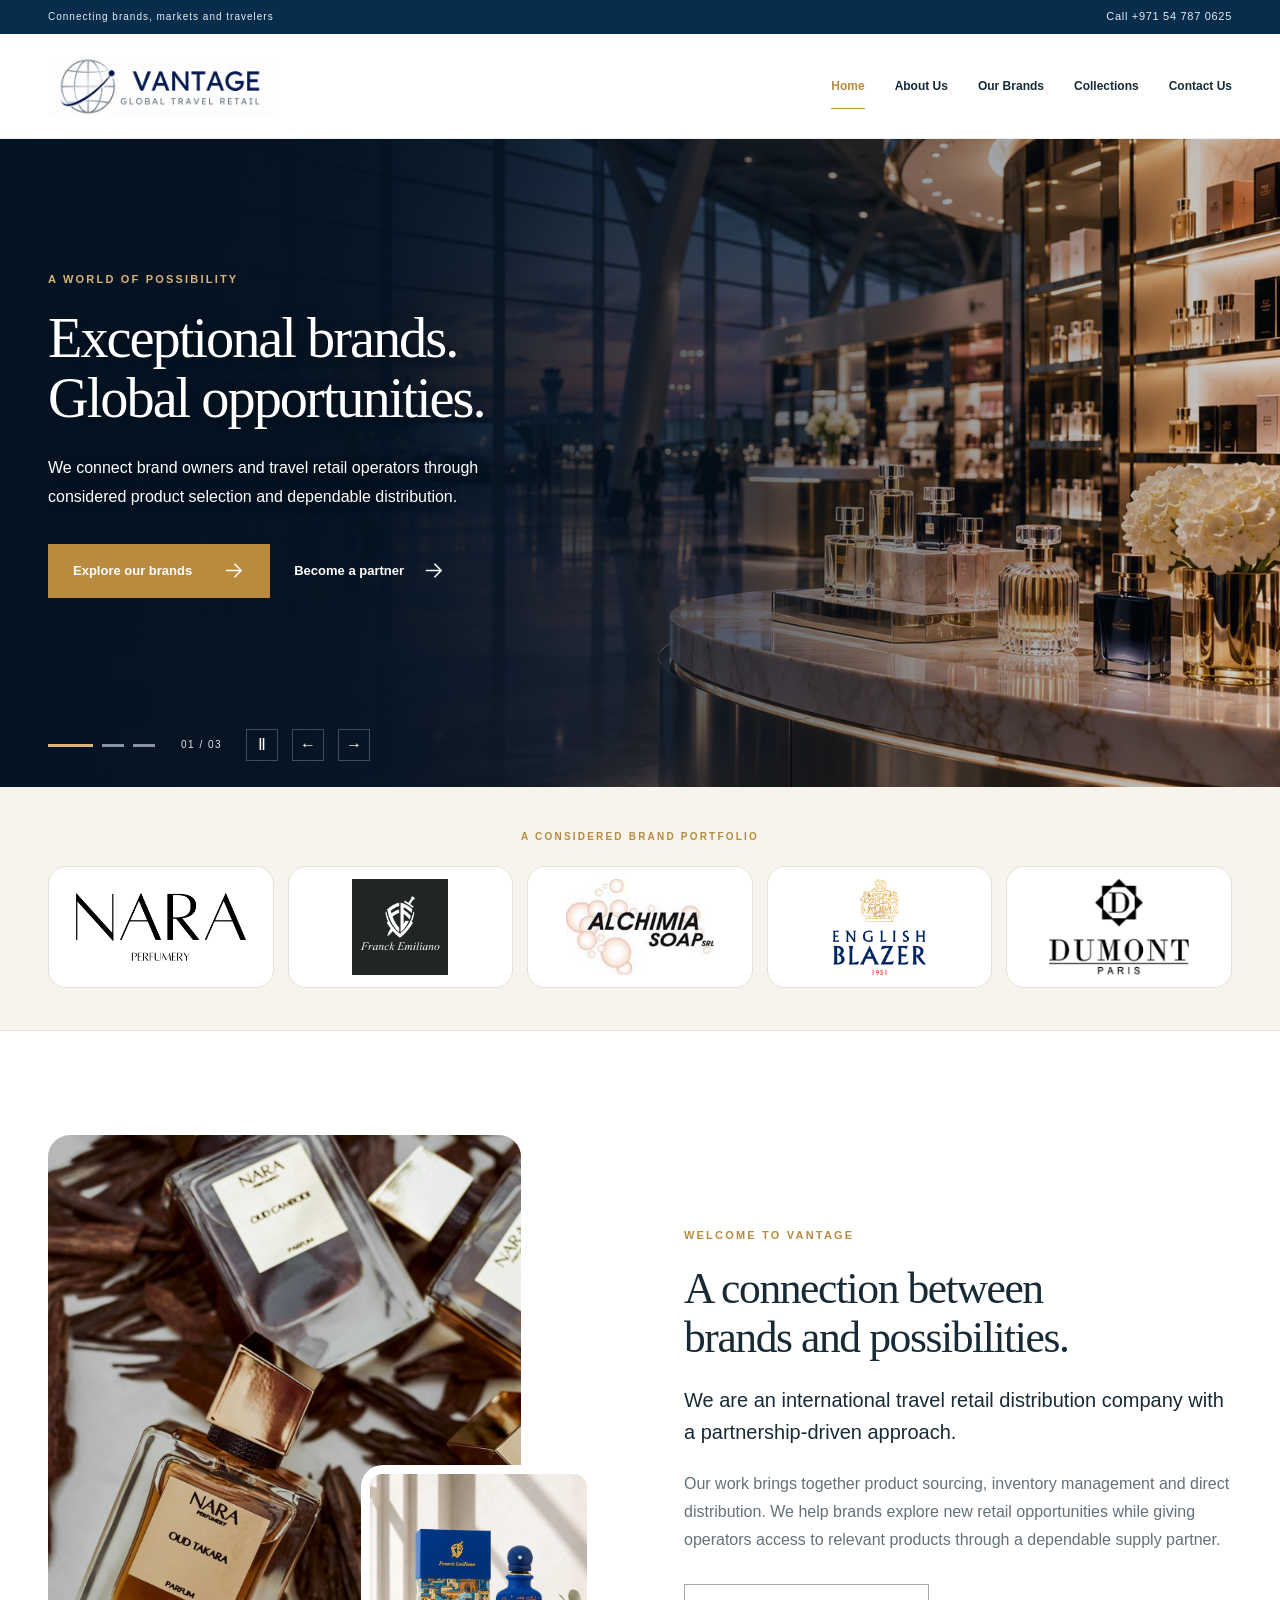
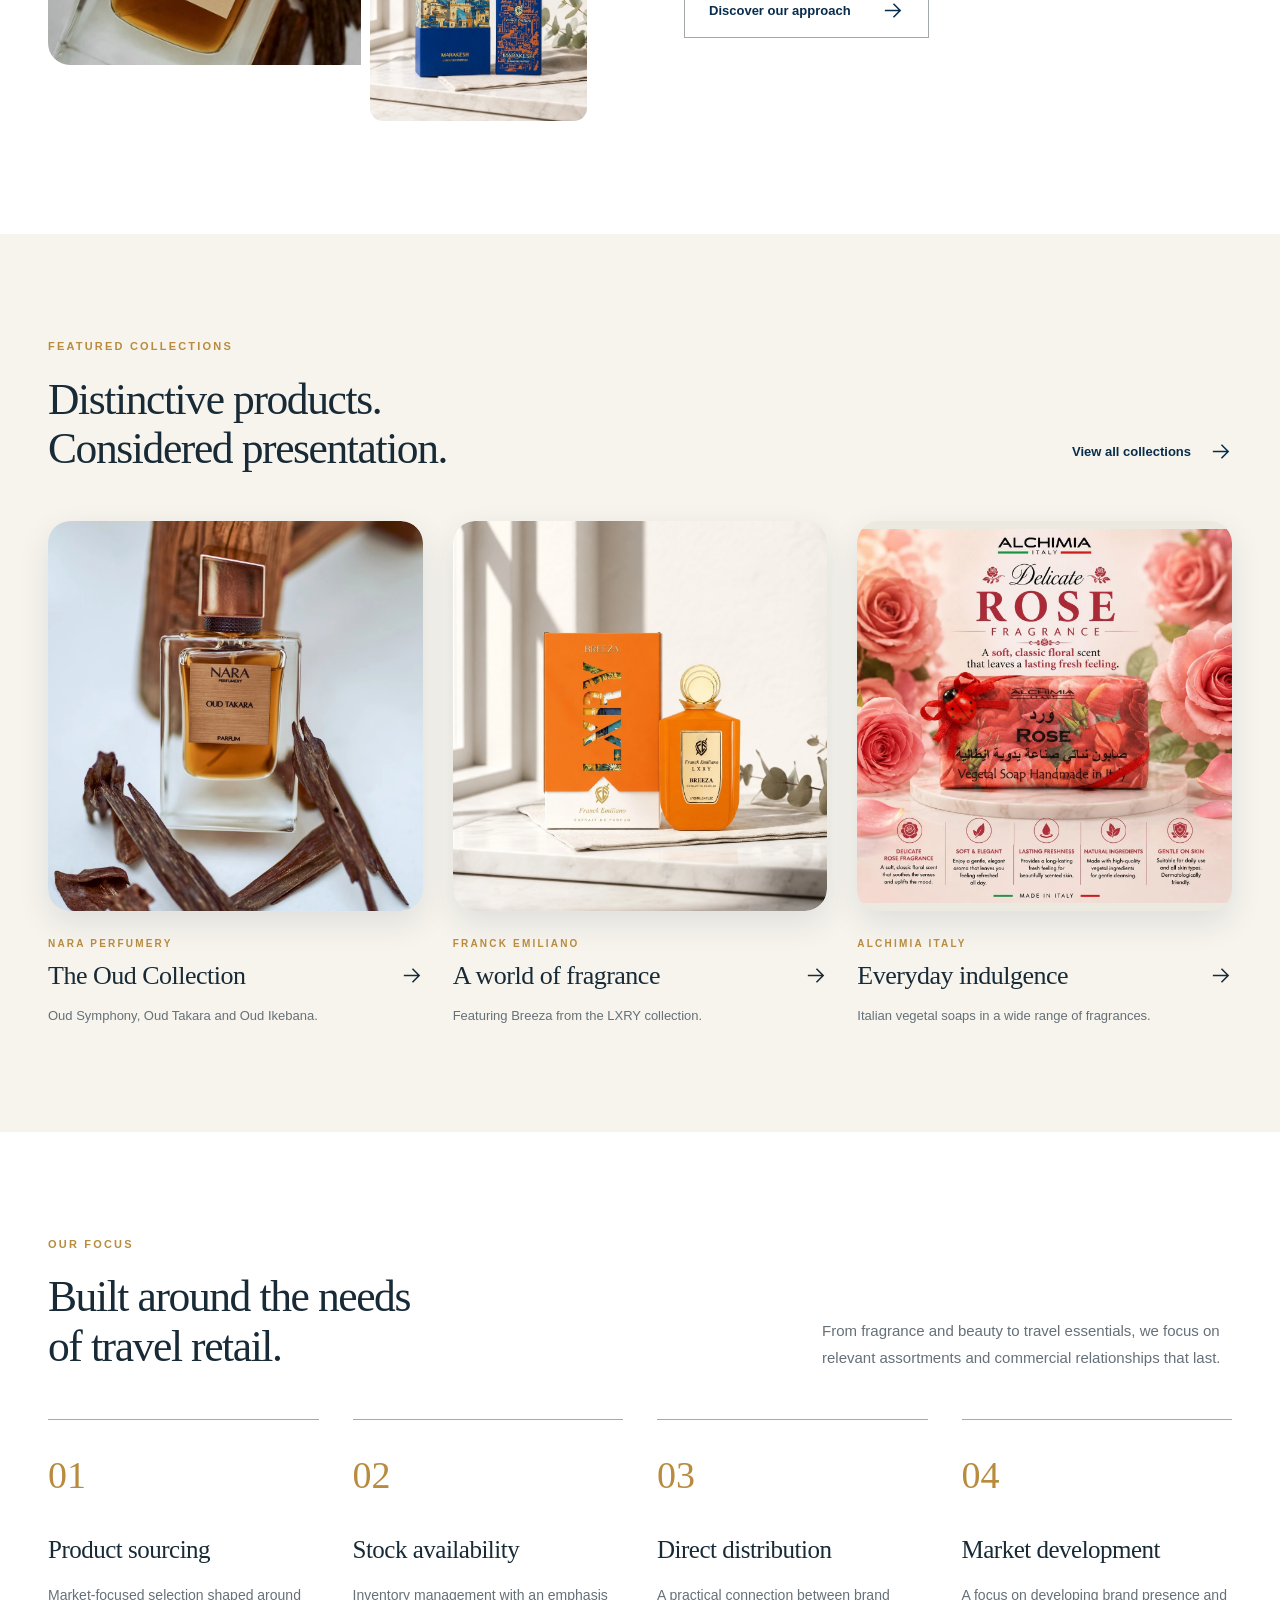
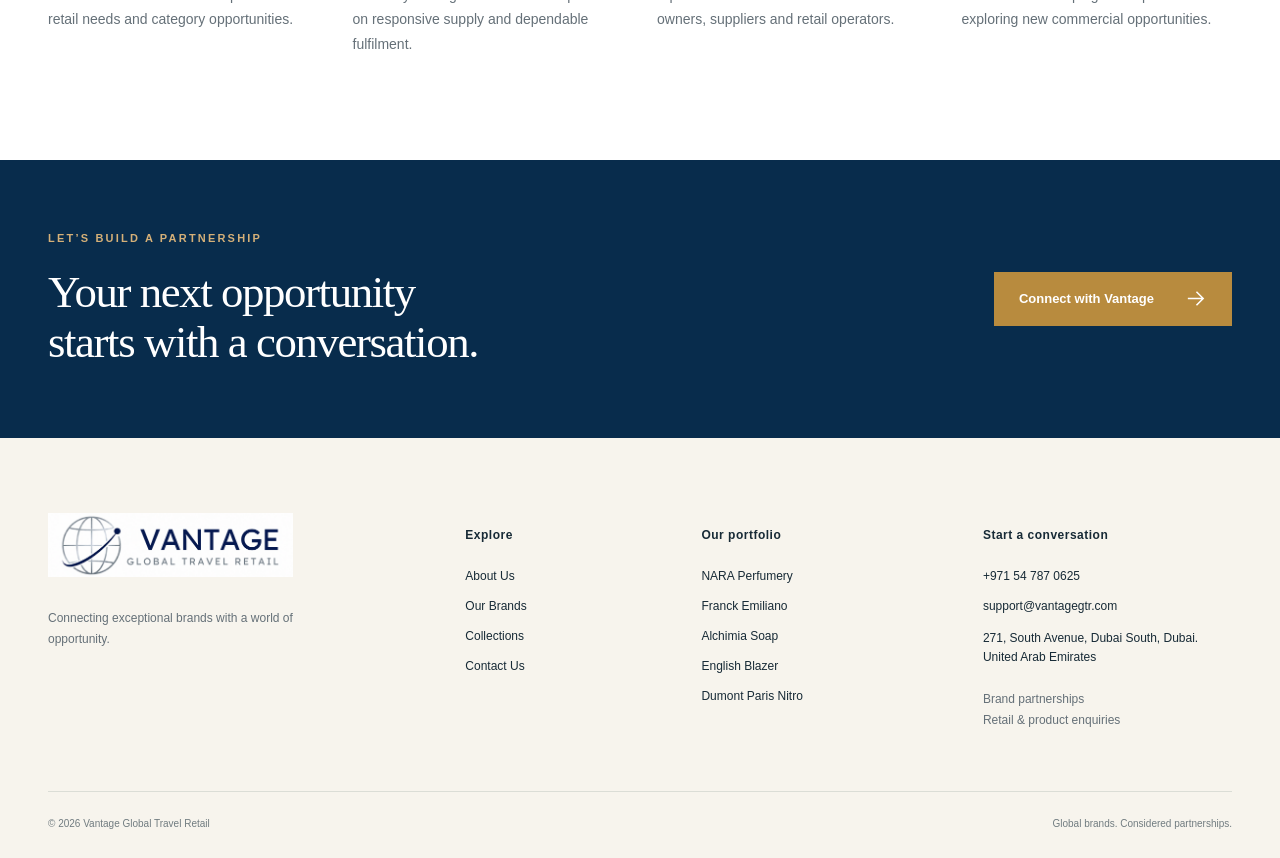
==== commit b77551e5: "Update website images and contact address" ====
--- a/index.html
+++ b/index.html
@@ -1,2 +1,2 @@
 <!doctype html>
-<html lang="en"><head><meta charset="utf-8"><meta name="viewport" content="width=device-width,initial-scale=1"><meta name="description" content="Vantage Global Travel Retail connects brands and retail opportunities. Explore NARA, Franck Emiliano and Alchimia Soap."><meta name="theme-color" content="#082c4c"><meta property="og:title" content="Home | Vantage Global Travel Retail"><meta property="og:description" content="Vantage Global Travel Retail connects brands and retail opportunities. Explore NARA, Franck Emiliano and Alchimia Soap."><meta property="og:type" content="website"><title>Home | Vantage Global Travel Retail</title><link rel="icon" href="assets/vantage-logo.png"><link rel="stylesheet" href="css/style.css"><script src="js/main.js" defer></script></head><body><a class="skip-link" href="#main">Skip to content</a><div class="topbar"><div class="wrap"><span>Connecting brands, markets and travelers</span><a href="tel:+971527778569">Call +971 52 777 8569</a></div></div><header class="header"><div class="wrap nav-wrap"><a class="brand" href="index.html" aria-label="Vantage Global Travel Retail home"><img src="assets/vantage-logo.png" width="225" height="59" alt="Vantage Global Travel Retail"></a><button class="menu-toggle" aria-controls="navigation" aria-expanded="false" aria-label="Open menu"><span></span><span></span><span></span></button><nav id="navigation" aria-label="Main navigation"><a href="index.html" aria-current="page">Home</a><a href="about.html">About Us</a><a href="brands.html">Our Brands</a><a href="collections.html">Collections</a><a href="contact.html">Contact Us</a><a class="nav-enquiry" href="https://wa.me/971527778569" target="_blank" rel="noopener">Let’s talk <svg viewbox="0 0 24 24" fill="none" aria-hidden="true"><path d="M4 12h15M13 5l7 7-7 7" stroke="currentColor" stroke-width="1.6"></path></svg></a></nav></div></header><main id="main"><section class="hero" aria-roledescription="carousel" aria-label="Vantage brand highlights"><div class="hero-slides"><article class="hero-slide active" aria-hidden="false" data-slide><div class="hero-copy"><span class="eyebrow">A world of possibility</span><h1>Exceptional brands.<br>Global opportunities.</h1><p>We connect brand owners and travel retail operators through considered product selection and dependable distribution.</p><div class="button-row"><a class="button" href="brands.html">Explore our brands <svg viewbox="0 0 24 24" fill="none" aria-hidden="true"><path d="M4 12h15M13 5l7 7-7 7" stroke="currentColor" stroke-width="1.6"></path></svg></a><a class="text-link light" href="contact.html">Become a partner <svg viewbox="0 0 24 24" fill="none" aria-hidden="true"><path d="M4 12h15M13 5l7 7-7 7" stroke="currentColor" stroke-width="1.6"></path></svg></a></div></div><div class="hero-image"><img src="assets/hero-editorial-1.webp" alt="Illustrative airport fragrance boutique" fetchpriority="high" width="1672" height="941"><span class="image-caption">NARA PERFUMERY</span></div></article><article class="hero-slide" aria-hidden="true" data-slide><div class="hero-copy"><span class="eyebrow">The fragrance portfolio</span><h1>Distinctive fragrances.<br>Memorable impressions.</h1><p>Explore NARA Perfumery and Franck Emiliano, with coordinated collections and distinctive product presentations.</p><div class="button-row"><a class="button" href="collections.html">Discover the collections <svg viewbox="0 0 24 24" fill="none" aria-hidden="true"><path d="M4 12h15M13 5l7 7-7 7" stroke="currentColor" stroke-width="1.6"></path></svg></a><a class="text-link light" href="contact.html">Become a partner <svg viewbox="0 0 24 24" fill="none" aria-hidden="true"><path d="M4 12h15M13 5l7 7-7 7" stroke="currentColor" stroke-width="1.6"></path></svg></a></div></div><div class="hero-image"><img src="assets/hero-editorial-2.webp" alt="Editorial perfume still life" loading="lazy" width="1672" height="941"><span class="image-caption">FRANCK EMILIANO</span></div></article><article class="hero-slide" aria-hidden="true" data-slide><div class="hero-copy"><span class="eyebrow">Everyday care, beautifully presented</span><h1>Italian craft.<br>Everyday indulgence.</h1><p>Discover Alchimia vegetal soaps, with illustrated wrappers and a broad choice of fragrances and enriched variants.</p><div class="button-row"><a class="button" href="collections.html?brand=alchimia">Explore Alchimia Soap <svg viewbox="0 0 24 24" fill="none" aria-hidden="true"><path d="M4 12h15M13 5l7 7-7 7" stroke="currentColor" stroke-width="1.6"></path></svg></a><a class="text-link light" href="contact.html">Become a partner <svg viewbox="0 0 24 24" fill="none" aria-hidden="true"><path d="M4 12h15M13 5l7 7-7 7" stroke="currentColor" stroke-width="1.6"></path></svg></a></div></div><div class="hero-image"><img src="assets/hero-editorial-3.webp" alt="Editorial soap and olive leaf still life" loading="lazy" width="1672" height="941"><span class="image-caption">ALCHIMIA ITALY</span></div></article></div><div class="hero-controls"><div class="slide-dots" aria-label="Choose a slide"><button class="active" aria-label="Show slide 1" aria-pressed="true" data-goto="0"></button><button aria-label="Show slide 2" aria-pressed="false" data-goto="1"></button><button aria-label="Show slide 3" aria-pressed="false" data-goto="2"></button></div><span class="slide-count" aria-live="polite">01 / 03</span><button class="slide-pause" aria-label="Pause slideshow" title="Pause slideshow">Ⅱ</button><button class="slide-prev" aria-label="Previous slide">←</button><button class="slide-next" aria-label="Next slide">→</button></div></section><section class="brand-strip" aria-label="Our brand portfolio"><div class="wrap"><span class="eyebrow">A considered brand portfolio</span><div class="brand-logos"><a href="brands.html#nara"><img src="assets/nara-logo.webp" alt="NARA Perfumery" loading="lazy"></a><a href="brands.html#franck"><img src="assets/franck-logo.webp" alt="Franck Emiliano" loading="lazy"></a><a href="brands.html#alchimia"><img src="assets/alchimia-logo.webp" alt="Alchimia Soap" loading="lazy"></a><a href="brands.html#english"><img src="assets/english-blazer-logo.webp" alt="English Blazer" loading="lazy"></a><a href="brands.html#nitro"><img src="assets/dumont-logo.webp" alt="Dumont Paris" loading="lazy"></a></div></div></section><section class="section"><div class="wrap split editorial"><div class="image-pair"><img class="main-photo" src="assets/nara-collection.webp" alt="NARA Oud Collection bottles" loading="lazy"><img class="small-photo" src="assets/franck-marakesh.webp" alt="Franck Emiliano Marakesh" loading="lazy"></div><div><span class="eyebrow">Welcome to Vantage</span><h2>A connection between<br>brands and possibilities.</h2><p class="lead">We are an international travel retail distribution company with a partnership-driven approach.</p><p>Our work brings together product sourcing, inventory management and direct distribution. We help brands explore new retail opportunities while giving operators access to relevant products through a dependable supply partner.</p><a class="button button-outline" href="about.html">Discover our approach <svg viewbox="0 0 24 24" fill="none" aria-hidden="true"><path d="M4 12h15M13 5l7 7-7 7" stroke="currentColor" stroke-width="1.6"></path></svg></a></div></div></section><section class="section cream"><div class="wrap"><div class="section-heading"><div><span class="eyebrow">Featured collections</span><h2>Distinctive products.<br>Considered presentation.</h2></div><a class="text-link" href="collections.html">View all collections <svg viewbox="0 0 24 24" fill="none" aria-hidden="true"><path d="M4 12h15M13 5l7 7-7 7" stroke="currentColor" stroke-width="1.6"></path></svg></a></div><div class="feature-grid"><a class="feature-card" href="collections.html?brand=nara"><div class="feature-image"><img src="assets/nara-oud-takara.webp" alt="NARA Oud Takara perfume" loading="lazy"></div><span class="eyebrow">NARA Perfumery</span><h3>The Oud Collection <svg viewbox="0 0 24 24" fill="none" aria-hidden="true"><path d="M4 12h15M13 5l7 7-7 7" stroke="currentColor" stroke-width="1.6"></path></svg></h3><p>Oud Symphony, Oud Takara and Oud Ikebana.</p></a><a class="feature-card" href="collections.html?brand=franck"><div class="feature-image"><img src="assets/franck-kemet.webp" alt="Franck Emiliano Kemet fragrance" loading="lazy"></div><span class="eyebrow">Franck Emiliano</span><h3>A world of fragrance <svg viewbox="0 0 24 24" fill="none" aria-hidden="true"><path d="M4 12h15M13 5l7 7-7 7" stroke="currentColor" stroke-width="1.6"></path></svg></h3><p>Ottoman, Marakesh and Kemet.</p></a><a class="feature-card" href="collections.html?brand=alchimia"><div class="feature-image soap-feature"><img src="assets/soap-rose.webp" alt="Alchimia Rose vegetal soap" loading="lazy"></div><span class="eyebrow">Alchimia Italy</span><h3>Everyday indulgence <svg viewbox="0 0 24 24" fill="none" aria-hidden="true"><path d="M4 12h15M13 5l7 7-7 7" stroke="currentColor" stroke-width="1.6"></path></svg></h3><p>Italian vegetal soaps in a wide range of fragrances.</p></a></div></div></section><section class="section"><div class="wrap"><div class="section-heading"><div><span class="eyebrow">Our focus</span><h2>Built around the needs<br>of travel retail.</h2></div><p>From fragrance and beauty to travel essentials, we focus on relevant assortments and commercial relationships that last.</p></div><div class="approach-grid"><article><span class="step">01</span><h3>Product sourcing</h3><p>Market-focused selection shaped around retail needs and category opportunities.</p></article><article><span class="step">02</span><h3>Stock availability</h3><p>Inventory management with an emphasis on responsive supply and dependable fulfilment.</p></article><article><span class="step">03</span><h3>Direct distribution</h3><p>A practical connection between brand owners, suppliers and retail operators.</p></article><article><span class="step">04</span><h3>Market development</h3><p>A focus on developing brand presence and exploring new commercial opportunities.</p></article></div></div></section><section class="cta-band"><div class="wrap"><div><span class="eyebrow">Let’s build a partnership</span><h2>Your next opportunity<br>starts with a conversation.</h2></div><a class="button" href="contact.html">Connect with Vantage <svg viewbox="0 0 24 24" fill="none" aria-hidden="true"><path d="M4 12h15M13 5l7 7-7 7" stroke="currentColor" stroke-width="1.6"></path></svg></a></div></section></main><footer class="footer"><div class="wrap footer-grid"><div><a class="footer-brand" href="index.html"><img src="assets/vantage-logo.png" width="245" height="64" alt="Vantage Global Travel Retail"></a><p>Connecting exceptional brands with a world of opportunity.</p></div><div><h2>Explore</h2><a href="about.html">About Us</a><a href="brands.html">Our Brands</a><a href="collections.html">Collections</a><a href="contact.html">Contact Us</a></div><div><h2>Our portfolio</h2><a href="brands.html#nara">NARA Perfumery</a><a href="brands.html#franck">Franck Emiliano</a><a href="brands.html#alchimia">Alchimia Soap</a><a href="brands.html#english">English Blazer</a><a href="brands.html#nitro">Dumont Paris Nitro</a></div><div><h2>Start a conversation</h2><a href="tel:+971527778569">+971 52 777 8569</a><a href="https://wa.me/971527778569" target="_blank" rel="noopener">Chat on WhatsApp <svg viewbox="0 0 24 24" fill="none" aria-hidden="true"><path d="M4 12h15M13 5l7 7-7 7" stroke="currentColor" stroke-width="1.6"></path></svg></a><p>Brand partnerships<br>Retail &amp; product enquiries</p></div></div><div class="wrap footer-bottom"><span>© <span data-year>2026</span> Vantage Global Travel Retail</span><span>Global brands. Considered partnerships.</span></div></footer><a class="floating-whatsapp" href="https://wa.me/971527778569" target="_blank" rel="noopener" aria-label="Chat with Vantage on WhatsApp"><svg viewbox="0 0 24 24" fill="none" aria-hidden="true"><path d="M20 11.6a8 8 0 0 1-11.8 7L4 20l1.4-4.1A8 8 0 1 1 20 11.6Z" stroke="currentColor" stroke-width="1.6"></path><path d="M9 7.5c-1.8 2 2 6 4.5 6.8l1.5-1.4-2-1.2-1 1c-1.5-.7-2.6-1.9-3-3l.8-.9L9 7.5Z" stroke="currentColor" stroke-width="1.2"></path></svg><span>WhatsApp</span></a></body></html>+<html lang="en"><head><meta charset="utf-8"><meta name="viewport" content="width=device-width,initial-scale=1"><meta name="description" content="Vantage Global Travel Retail connects brands and retail opportunities. Explore NARA, Franck Emiliano and Alchimia Soap."><meta name="theme-color" content="#082c4c"><meta property="og:title" content="Home | Vantage Global Travel Retail"><meta property="og:description" content="Vantage Global Travel Retail connects brands and retail opportunities. Explore NARA, Franck Emiliano and Alchimia Soap."><meta property="og:type" content="website"><title>Home | Vantage Global Travel Retail</title><link rel="icon" href="assets/vantage-logo.png"><link rel="stylesheet" href="css/style.css"><script src="js/main.js" defer></script></head><body><a class="skip-link" href="#main">Skip to content</a><div class="topbar"><div class="wrap"><span>Connecting brands, markets and travelers</span><a href="tel:+971547870625">Call +971 54 787 0625</a></div></div><header class="header"><div class="wrap nav-wrap"><a class="brand" href="index.html" aria-label="Vantage Global Travel Retail home"><img src="assets/vantage-logo.png" width="225" height="59" alt="Vantage Global Travel Retail"></a><button class="menu-toggle" aria-controls="navigation" aria-expanded="false" aria-label="Open menu"><span></span><span></span><span></span></button><nav id="navigation" aria-label="Main navigation"><a href="index.html" aria-current="page">Home</a><a href="about.html">About Us</a><a href="brands.html">Our Brands</a><a href="collections.html">Collections</a><a href="contact.html">Contact Us</a></nav></div></header><main id="main"><section class="hero" aria-roledescription="carousel" aria-label="Vantage brand highlights"><div class="hero-slides"><article class="hero-slide active" aria-hidden="false" data-slide><div class="hero-copy"><span class="eyebrow">A world of possibility</span><h1>Exceptional brands.<br>Global opportunities.</h1><p>We connect brand owners and travel retail operators through considered product selection and dependable distribution.</p><div class="button-row"><a class="button" href="brands.html">Explore our brands <svg viewbox="0 0 24 24" fill="none" aria-hidden="true"><path d="M4 12h15M13 5l7 7-7 7" stroke="currentColor" stroke-width="1.6"></path></svg></a><a class="text-link light" href="contact.html">Become a partner <svg viewbox="0 0 24 24" fill="none" aria-hidden="true"><path d="M4 12h15M13 5l7 7-7 7" stroke="currentColor" stroke-width="1.6"></path></svg></a></div></div><div class="hero-image"><img src="assets/hero-editorial-1.webp" alt="Illustrative airport fragrance boutique" fetchpriority="high" width="1672" height="941"><span class="image-caption">NARA PERFUMERY</span></div></article><article class="hero-slide" aria-hidden="true" data-slide><div class="hero-copy"><span class="eyebrow">The fragrance portfolio</span><h1>Distinctive fragrances.<br>Memorable impressions.</h1><p>Explore NARA Perfumery and Franck Emiliano, with coordinated collections and distinctive product presentations.</p><div class="button-row"><a class="button" href="collections.html">Discover the collections <svg viewbox="0 0 24 24" fill="none" aria-hidden="true"><path d="M4 12h15M13 5l7 7-7 7" stroke="currentColor" stroke-width="1.6"></path></svg></a><a class="text-link light" href="contact.html">Become a partner <svg viewbox="0 0 24 24" fill="none" aria-hidden="true"><path d="M4 12h15M13 5l7 7-7 7" stroke="currentColor" stroke-width="1.6"></path></svg></a></div></div><div class="hero-image"><img src="assets/hero-editorial-2.webp" alt="Editorial perfume still life" loading="lazy" width="1672" height="941"><span class="image-caption">FRANCK EMILIANO</span></div></article><article class="hero-slide" aria-hidden="true" data-slide><div class="hero-copy"><span class="eyebrow">Everyday care, beautifully presented</span><h1>Italian craft.<br>Everyday indulgence.</h1><p>Discover Alchimia vegetal soaps, with illustrated wrappers and a broad choice of fragrances and enriched variants.</p><div class="button-row"><a class="button" href="collections.html?brand=alchimia">Explore Alchimia Soap <svg viewbox="0 0 24 24" fill="none" aria-hidden="true"><path d="M4 12h15M13 5l7 7-7 7" stroke="currentColor" stroke-width="1.6"></path></svg></a><a class="text-link light" href="contact.html">Become a partner <svg viewbox="0 0 24 24" fill="none" aria-hidden="true"><path d="M4 12h15M13 5l7 7-7 7" stroke="currentColor" stroke-width="1.6"></path></svg></a></div></div><div class="hero-image"><img src="assets/hero-editorial-3.webp" alt="Editorial soap and olive leaf still life" loading="lazy" width="1672" height="941"><span class="image-caption">ALCHIMIA ITALY</span></div></article></div><div class="hero-controls"><div class="slide-dots" aria-label="Choose a slide"><button class="active" aria-label="Show slide 1" aria-pressed="true" data-goto="0"></button><button aria-label="Show slide 2" aria-pressed="false" data-goto="1"></button><button aria-label="Show slide 3" aria-pressed="false" data-goto="2"></button></div><span class="slide-count" aria-live="polite">01 / 03</span><button class="slide-pause" aria-label="Pause slideshow" title="Pause slideshow">Ⅱ</button><button class="slide-prev" aria-label="Previous slide">←</button><button class="slide-next" aria-label="Next slide">→</button></div></section><section class="brand-strip" aria-label="Our brand portfolio"><div class="wrap"><span class="eyebrow">A considered brand portfolio</span><div class="brand-logos"><a href="brands.html#nara"><img src="assets/nara-logo.webp" alt="NARA Perfumery" loading="lazy"></a><a href="brands.html#franck"><img src="assets/franck-logo.webp" alt="Franck Emiliano" loading="lazy"></a><a href="brands.html#alchimia"><img src="assets/alchimia-logo.webp" alt="Alchimia Soap" loading="lazy"></a><a href="brands.html#english"><img src="assets/english-blazer-logo.webp" alt="English Blazer" loading="lazy"></a><a href="brands.html#nitro"><img src="assets/dumont-logo.webp" alt="Dumont Paris" loading="lazy"></a></div></div></section><section class="section"><div class="wrap split editorial"><div class="image-pair"><img class="main-photo" src="assets/nara-collection.webp" alt="NARA Oud Collection bottles" loading="lazy"><img class="small-photo" src="assets/franck-marakesh.webp" alt="Franck Emiliano Marakesh" loading="lazy"></div><div><span class="eyebrow">Welcome to Vantage</span><h2>A connection between<br>brands and possibilities.</h2><p class="lead">We are an international travel retail distribution company with a partnership-driven approach.</p><p>Our work brings together product sourcing, inventory management and direct distribution. We help brands explore new retail opportunities while giving operators access to relevant products through a dependable supply partner.</p><a class="button button-outline" href="about.html">Discover our approach <svg viewbox="0 0 24 24" fill="none" aria-hidden="true"><path d="M4 12h15M13 5l7 7-7 7" stroke="currentColor" stroke-width="1.6"></path></svg></a></div></div></section><section class="section cream"><div class="wrap"><div class="section-heading"><div><span class="eyebrow">Featured collections</span><h2>Distinctive products.<br>Considered presentation.</h2></div><a class="text-link" href="collections.html">View all collections <svg viewbox="0 0 24 24" fill="none" aria-hidden="true"><path d="M4 12h15M13 5l7 7-7 7" stroke="currentColor" stroke-width="1.6"></path></svg></a></div><div class="feature-grid"><a class="feature-card" href="collections.html?brand=nara"><div class="feature-image"><img src="assets/nara-oud-takara.webp" alt="NARA Oud Takara perfume" loading="lazy"></div><span class="eyebrow">NARA Perfumery</span><h3>The Oud Collection <svg viewbox="0 0 24 24" fill="none" aria-hidden="true"><path d="M4 12h15M13 5l7 7-7 7" stroke="currentColor" stroke-width="1.6"></path></svg></h3><p>Oud Symphony, Oud Takara and Oud Ikebana.</p></a><a class="feature-card" href="collections.html?brand=franck"><div class="feature-image"><img src="assets/franck-breeza.webp" alt="Franck Emiliano Breeza fragrance" loading="lazy"></div><span class="eyebrow">Franck Emiliano</span><h3>A world of fragrance <svg viewbox="0 0 24 24" fill="none" aria-hidden="true"><path d="M4 12h15M13 5l7 7-7 7" stroke="currentColor" stroke-width="1.6"></path></svg></h3><p>Featuring Breeza from the LXRY collection.</p></a><a class="feature-card" href="collections.html?brand=alchimia"><div class="feature-image soap-feature"><img src="assets/soap-rose.webp" alt="Alchimia Rose vegetal soap" loading="lazy"></div><span class="eyebrow">Alchimia Italy</span><h3>Everyday indulgence <svg viewbox="0 0 24 24" fill="none" aria-hidden="true"><path d="M4 12h15M13 5l7 7-7 7" stroke="currentColor" stroke-width="1.6"></path></svg></h3><p>Italian vegetal soaps in a wide range of fragrances.</p></a></div></div></section><section class="section"><div class="wrap"><div class="section-heading"><div><span class="eyebrow">Our focus</span><h2>Built around the needs<br>of travel retail.</h2></div><p>From fragrance and beauty to travel essentials, we focus on relevant assortments and commercial relationships that last.</p></div><div class="approach-grid"><article><span class="step">01</span><h3>Product sourcing</h3><p>Market-focused selection shaped around retail needs and category opportunities.</p></article><article><span class="step">02</span><h3>Stock availability</h3><p>Inventory management with an emphasis on responsive supply and dependable fulfilment.</p></article><article><span class="step">03</span><h3>Direct distribution</h3><p>A practical connection between brand owners, suppliers and retail operators.</p></article><article><span class="step">04</span><h3>Market development</h3><p>A focus on developing brand presence and exploring new commercial opportunities.</p></article></div></div></section><section class="cta-band"><div class="wrap"><div><span class="eyebrow">Let’s build a partnership</span><h2>Your next opportunity<br>starts with a conversation.</h2></div><a class="button" href="contact.html">Connect with Vantage <svg viewbox="0 0 24 24" fill="none" aria-hidden="true"><path d="M4 12h15M13 5l7 7-7 7" stroke="currentColor" stroke-width="1.6"></path></svg></a></div></section></main><footer class="footer"><div class="wrap footer-grid"><div><a class="footer-brand" href="index.html"><img src="assets/vantage-logo.png" width="245" height="64" alt="Vantage Global Travel Retail"></a><p>Connecting exceptional brands with a world of opportunity.</p></div><div><h2>Explore</h2><a href="about.html">About Us</a><a href="brands.html">Our Brands</a><a href="collections.html">Collections</a><a href="contact.html">Contact Us</a></div><div><h2>Our portfolio</h2><a href="brands.html#nara">NARA Perfumery</a><a href="brands.html#franck">Franck Emiliano</a><a href="brands.html#alchimia">Alchimia Soap</a><a href="brands.html#english">English Blazer</a><a href="brands.html#nitro">Dumont Paris Nitro</a></div><div><h2>Start a conversation</h2><a href="tel:+971547870625">+971 54 787 0625</a><a href="mailto:support@vantagegtr.com">support@vantagegtr.com</a><address class="footer-address">271, South Avenue, Dubai South, Dubai.<br>United Arab Emirates</address><p>Brand partnerships<br>Retail &amp; product enquiries</p></div></div><div class="wrap footer-bottom"><span>© <span data-year>2026</span> Vantage Global Travel Retail</span><span>Global brands. Considered partnerships.</span></div></footer></body></html>
--- a/css/style.css
+++ b/css/style.css
@@ -1,8 +1,8 @@
-:root{--navy:#082c4c;--deep:#061f36;--ink:#172a36;--muted:#657078;--gold:#b88b3e;--cream:#f7f4ed;--line:#e3e4e0;--white:#fff;--serif:Georgia,'Times New Roman',serif;--sans:Arial,Helvetica,sans-serif}*{box-sizing:border-box}html{scroll-behavior:smooth;scroll-padding-top:125px}body{margin:0;color:var(--ink);font-family:var(--sans);font-size:16px;line-height:1.75;background:#fff}body.menu-open,body.modal-open{overflow:hidden}a{color:inherit;text-decoration:none}button,input,select,textarea{font:inherit}button,a,input,select,textarea{-webkit-tap-highlight-color:transparent}button{cursor:pointer}img{max-width:100%;display:block}svg{width:23px;height:23px;flex-shrink:0}button{color:inherit}h1,h2,h3,p{margin:0}p+p{margin-top:20px}h1,h2,h3{font-family:var(--serif);font-weight:400;line-height:1.13}h1{font-size:clamp(44px,5vw,76px);letter-spacing:-2.5px}h2{font-size:clamp(34px,3.4vw,50px);letter-spacing:-1.4px}h3{font-size:27px;letter-spacing:-.5px}p{color:var(--muted)}.wrap{width:min(1240px,calc(100% - 96px));margin:auto}.eyebrow{font:600 11px/1.5 var(--sans);letter-spacing:2.2px;text-transform:uppercase;color:var(--gold);display:block;margin-bottom:20px}.lead{font-size:20px;line-height:1.6;color:var(--ink)}.section{padding:104px 0}.cream{background:var(--cream)}.navy{background:var(--navy);color:#fff}.navy p{color:#cbd5dc}.navy .eyebrow{color:#d9b475}.button{display:inline-flex;align-items:center;justify-content:center;gap:30px;min-height:54px;padding:13px 24px;background:var(--gold);color:#fff;border:1px solid var(--gold);font-size:13px;font-weight:600;line-height:1.4;transition:background .2s,transform .2s}.button:hover{background:#957032;transform:translateY(-2px)}.button-outline{background:transparent;border-color:#a1a9ab;color:var(--navy)}.button-outline:hover{color:white;background:var(--navy);border-color:var(--navy)}.text-link{display:inline-flex;align-items:center;gap:18px;font-size:13px;font-weight:600;line-height:1.5;color:var(--navy);padding:10px 0}.text-link:hover{color:var(--gold)}.text-link.light{color:#fff}.button-row{display:flex;align-items:center;flex-wrap:wrap;gap:24px;margin-top:32px}.skip-link{position:fixed;top:-90px;left:20px;z-index:1000;padding:12px 20px;background:var(--navy);color:#fff}.skip-link:focus{top:10px}:focus-visible{outline:3px solid #c89642;outline-offset:5px}.topbar{background:var(--navy);color:#e7edf1;font-size:10px;letter-spacing:1px}.topbar .wrap{display:flex;align-items:center;justify-content:space-between;min-height:34px}.topbar a{font-size:11px;letter-spacing:.7px}.header{position:sticky;top:0;z-index:100;background:#fffffffa;border-bottom:1px solid #eceeea;backdrop-filter:blur(16px)}.nav-wrap{display:flex;align-items:center;justify-content:space-between;gap:35px;min-height:104px}.brand{flex:0 0 225px}.brand img{width:225px;height:auto}.header nav{display:flex;align-items:center;gap:30px}.header nav>a{font-size:12px;font-weight:600;position:relative;white-space:nowrap}.header nav>a[aria-current=page]{color:var(--gold)}.header nav>a:not(.nav-enquiry):after{content:'';position:absolute;bottom:-12px;left:0;width:0;height:1px;background:var(--gold);transition:width .2s}.header nav>a:hover:after,.header nav>a[aria-current=page]:after{width:100%}.header .nav-enquiry{display:flex;gap:18px;align-items:center;color:var(--navy);border-left:1px solid var(--line);padding-left:28px;margin-left:5px}.menu-toggle{display:none;border:0;background:transparent;width:44px;height:44px;padding:8px}.menu-toggle span{display:block;height:2px;background:var(--navy);margin:6px 0;transition:transform .2s,opacity .2s}.hero{position:relative;background:var(--navy);height:660px;overflow:hidden;color:#fff}.hero-slides{height:100%}.hero-slide{position:absolute;inset:0;display:grid;grid-template-columns:1fr 1fr;visibility:hidden;opacity:0;transition:opacity .8s,visibility .8s;pointer-events:none}.hero-slide.active{visibility:visible;opacity:1;pointer-events:auto}.hero-copy{padding:85px 60px 110px max(48px,calc((100vw - 1240px)/2));display:flex;flex-direction:column;align-items:flex-start;justify-content:center;background:linear-gradient(125deg,#082c4c,#0a3557)}.hero-copy .eyebrow{color:#d8b478}.hero-copy h1{font-size:clamp(46px,4.4vw,68px);letter-spacing:-2px;line-height:1.08}.hero-copy p{color:#cfdae2;font-size:15px;max-width:455px;margin-top:25px;line-height:1.8}.hero-image{position:relative;min-width:0;overflow:hidden;background:#ebe9e0}.hero-image>img{width:100%;height:100%;object-fit:cover;object-position:center 56%;transition:transform 7s ease}.hero-slide.active .hero-image>img{transform:scale(1.045)}.hero-slide:nth-child(2) .hero-image>img{object-position:center 65%}.hero-slide:nth-child(3) .hero-image>img{object-fit:cover;object-position:center}.image-caption{position:absolute;bottom:35px;right:38px;font-size:10px;font-weight:700;letter-spacing:2px;color:#fff;text-shadow:0 2px 8px #0009;background:#082c4c99;padding:7px 12px}.hero-controls{position:absolute;bottom:34px;left:max(48px,calc((100vw - 1240px)/2));display:flex;align-items:center;gap:14px;z-index:2}.slide-dots{display:flex;gap:9px;align-items:center;margin-right:12px}.slide-dots button{padding:0;border:0;width:22px;height:3px;background:#8794a1;transition:width .3s,background .3s}.slide-dots button.active{width:45px;background:#d8b478}.slide-count{font-size:10px;letter-spacing:1.5px;color:#e1e7eb;margin-right:10px}.hero-controls>button{height:32px;width:32px;padding:0;background:transparent;border:1px solid #ffffff3d;color:#fff;line-height:1}.hero-controls>button:hover{background:#ffffff1a}.brand-strip{border-bottom:1px solid var(--line);padding:42px 0}.brand-strip .wrap{display:flex;align-items:center;gap:48px}.brand-strip .eyebrow{max-width:150px;margin:0;font-size:10px;flex-shrink:0}.brand-logos{display:flex;align-items:center;justify-content:space-between;gap:35px;flex:1}.brand-logos a{width:130px;height:70px;display:flex;align-items:center;justify-content:center}.brand-logos img{max-width:130px;max-height:70px;object-fit:contain}.brand-logos a:nth-child(2) img{max-width:62px;max-height:62px}.brand-logos a:last-child img{max-width:110px}.split{display:grid;grid-template-columns:1fr 1fr;gap:88px;align-items:center}.split>div{min-width:0}.split p{margin-top:22px}.split .button{margin-top:30px}.image-pair{position:relative;padding-right:75px;padding-bottom:65px}.image-pair .main-photo{width:100%;height:530px;object-fit:cover}.image-pair .small-photo{position:absolute;right:0;bottom:0;width:235px;height:265px;object-fit:cover;border:9px solid #fff}.section-heading{display:flex;align-items:flex-end;justify-content:space-between;gap:60px;margin-bottom:48px}.section-heading>p{max-width:410px;font-size:15px}.section-heading .text-link{flex-shrink:0}.feature-grid{display:grid;grid-template-columns:repeat(3,1fr);gap:30px}.feature-image{height:390px;background:#eeece5;overflow:hidden;margin-bottom:25px}.feature-image img{height:100%;width:100%;object-fit:cover;transition:transform .6s}.feature-card:hover img{transform:scale(1.045)}.feature-card .eyebrow{font-size:10px;margin-bottom:10px}.feature-card h3{display:flex;align-items:center;justify-content:space-between;gap:12px;font-size:26px}.feature-card p{font-size:13px;margin-top:15px}.soap-feature{background:#ece9e0}.soap-feature img{object-fit:contain}.approach-grid{display:grid;grid-template-columns:repeat(4,1fr);gap:34px}.approach-grid article{padding-top:22px;border-top:1px solid #bea878}.step{font-family:var(--serif);font-size:38px;color:var(--gold);display:block;margin-bottom:28px}.approach-grid h3{font-size:25px;margin-bottom:18px}.approach-grid p{font-size:14px}.cta-band{background:var(--navy);padding:70px 0;color:#fff}.cta-band .wrap{display:flex;align-items:center;justify-content:space-between;gap:45px}.cta-band h2{font-size:clamp(32px,3.5vw,48px)}.cta-band .eyebrow{color:#d5b078}.cta-band .button{flex-shrink:0}.footer{background:var(--cream);padding-top:75px}.footer-grid{display:grid;grid-template-columns:1.6fr .8fr 1fr 1.1fr;gap:55px;padding-bottom:60px}.footer-brand{display:inline-block;background:#fff;width:245px}.footer-brand img{width:245px;height:auto}.footer-grid h2{font:600 12px var(--sans);margin:15px 0 24px;letter-spacing:.5px}.footer-grid p{font-size:12px;margin-top:22px;max-width:265px}.footer-grid>div>a:not(.footer-brand){font-size:12px;display:flex;align-items:center;gap:10px;margin:9px 0}.footer a:hover{color:var(--gold)}.footer svg{width:18px;height:18px}.footer-bottom{border-top:1px solid #dbddd6;display:flex;justify-content:space-between;gap:25px;padding-top:23px;padding-bottom:25px;font-size:10px;color:#717c80}.floating-whatsapp{position:fixed;right:25px;bottom:25px;display:flex;align-items:center;gap:7px;padding:12px 17px;background:#177d54;color:#fff;z-index:90;border-radius:30px;box-shadow:0 4px 24px #062e2940;font-size:12px}.floating-whatsapp svg{width:25px;height:25px}.floating-whatsapp:hover{background:#106442}.page-intro{background:var(--cream);padding:80px 0 85px;border-bottom:1px solid #e5e3db}.page-intro h1{max-width:930px;color:var(--navy)}.page-intro p{max-width:680px;margin-top:26px;font-size:17px}.portrait-image{height:590px;overflow:hidden}.portrait-image img{width:100%;height:100%;object-fit:cover}.purpose-grid{display:grid;grid-template-columns:1fr 1fr;gap:100px}.purpose-grid article+article{padding-left:65px;border-left:1px solid #ffffff2a}.purpose-grid h2{font-size:39px}.purpose-grid p{margin-top:30px;font-size:16px}.values-list article{display:grid;grid-template-columns:70px 1fr 1.2fr;gap:35px;padding:35px 0;border-top:1px solid var(--line);align-items:start}.values-list article:last-child{border-bottom:1px solid var(--line)}.values-list article>span{font-family:var(--serif);font-size:30px;color:var(--gold)}.values-list h3{font-size:28px;max-width:330px}.values-list p{font-size:15px}.brand-story{scroll-margin-top:100px}.brand-story .split{gap:90px}.brand-photo{height:580px;overflow:hidden;background:#eeece5}.brand-photo>img{width:100%;height:100%;object-fit:cover}.brand-photo.soap-photo img{object-fit:contain}.reverse .brand-photo{grid-column:2;grid-row:1}.reverse>div:nth-child(2){grid-column:1;grid-row:1}.story-logo{width:170px;max-height:100px;object-fit:contain;object-position:left;margin-bottom:25px}.simple-list{padding:0;list-style:none;margin:25px 0 0}.simple-list li{font-size:14px;padding:12px 0 12px 22px;border-bottom:1px solid var(--line);position:relative}.simple-list li:before{content:'+';position:absolute;left:0;color:var(--gold)}.additional-brands{display:grid;grid-template-columns:1fr 1fr;gap:35px}.additional-brands a{background:#fff;display:flex;flex-direction:column;align-items:center;justify-content:center;padding:35px;min-height:310px;border:1px solid #e4e1d8}.additional-brands img{height:185px;width:250px;object-fit:contain}.additional-brands span{display:flex;align-items:center;gap:50px;font-size:13px;font-weight:600;margin-top:25px}.catalogue-section{padding-top:55px}.catalogue-toolbar{display:flex;justify-content:space-between;align-items:center;gap:25px;margin-bottom:45px}.filter-buttons{display:flex;gap:10px;flex-wrap:wrap}.filter-buttons button{background:#fff;border:1px solid #d9ddde;padding:10px 18px;color:var(--muted);font-size:12px}.filter-buttons button.active{background:var(--navy);border-color:var(--navy);color:#fff}.catalogue-toolbar>p{font-size:12px;white-space:nowrap}.product-grid{display:grid;grid-template-columns:repeat(3,minmax(0,1fr));gap:60px 30px}.product-card[hidden]{display:none}.product-image{position:relative;display:block;border:0;padding:0;width:100%;height:405px;background:var(--cream);overflow:hidden}.product-image>img{width:100%;height:100%;object-fit:cover;transition:transform .5s}.product-image.soap-product>img{object-fit:contain;padding:14px}.product-image:hover>img{transform:scale(1.04)}.zoom-label{position:absolute;right:12px;bottom:12px;background:#fffdf8ed;color:var(--navy);padding:6px 12px;font-size:10px;letter-spacing:.6px}.product-copy{padding-top:22px}.product-copy .eyebrow{font-size:9px;letter-spacing:1.4px;min-height:28px;margin-bottom:8px}.product-copy h2{font-size:31px;letter-spacing:-.6px}.product-copy p{font-size:13px;margin:15px 0 8px;min-height:68px}.product-copy .text-link{font-size:11px;gap:12px}.product-copy svg{width:18px}.lightbox{border:0;padding:20px;background:#f8f5ee;width:min(850px,90vw);max-height:92dvh;overflow:auto;text-align:center;color:var(--navy)}.lightbox::backdrop{background:#031725dd}.lightbox>img{width:auto;max-height:76dvh;margin:auto;max-width:100%;object-fit:contain}.lightbox p{margin-top:12px;font-size:15px;color:var(--navy)}.lightbox-close{position:sticky;float:right;top:0;width:38px;height:38px;font-size:28px;line-height:1;border:0;background:var(--navy);color:#fff;z-index:1}.contact-layout{display:grid;grid-template-columns:1fr 1fr;gap:110px;align-items:start}.contact-layout .lead{margin-top:30px;font-size:18px}.contact-method{padding:28px 0;border-bottom:1px solid var(--line)}.contact-method>span{display:block;font-size:11px;color:var(--muted);margin-bottom:8px}.contact-method>a{display:flex;align-items:center;justify-content:space-between;gap:25px;font-size:20px;color:var(--navy)}.contact-help{margin-top:35px}.contact-help h3{font-size:25px}.contact-help p{font-size:14px;margin-top:16px}.enquiry-form{padding:40px;background:var(--cream);border-top:3px solid var(--gold)}.enquiry-form h2{font-size:34px;margin-bottom:28px}.enquiry-form label{display:block;font-size:12px;font-weight:600;margin-bottom:22px}.enquiry-form label>span{color:#906825}.enquiry-form input,.enquiry-form select,.enquiry-form textarea{width:100%;margin-top:8px;border:1px solid #d6d9d5;border-radius:0;background:#fff;color:var(--ink);padding:12px 13px;font-size:14px;min-height:48px;line-height:1.5}.enquiry-form textarea{resize:vertical}.enquiry-form input::placeholder,.enquiry-form textarea::placeholder{color:#8b9294}.form-row{display:grid;grid-template-columns:1fr 1fr;gap:18px}.enquiry-form .button{width:100%}.enquiry-form .form-note{font-size:11px;margin-top:15px;line-height:1.6}.enquiry-form #form-status{font-size:12px;margin-top:12px;color:var(--navy)}.faq-layout{display:grid;grid-template-columns:1fr 1.3fr;gap:100px}.faqs details{border-bottom:1px solid #d8dbd6}.faqs details:first-child{border-top:1px solid #d8dbd6}.faqs summary{font-size:15px;font-weight:600;padding:22px 28px 22px 0;position:relative;cursor:pointer;list-style:none}.faqs summary::-webkit-details-marker{display:none}.faqs summary:after{content:'+';position:absolute;right:3px;font-size:22px;font-weight:400;color:var(--gold);top:16px}.faqs details[open] summary:after{content:'−'}.faqs details p{font-size:14px;padding:0 25px 22px 0}.lightbox[open]{animation:appear .2s ease}@keyframes appear{from{opacity:0;transform:translateY(8px)}to{opacity:1;transform:translateY(0)}}
+:root{--navy:#082c4c;--deep:#061f36;--ink:#172a36;--muted:#657078;--gold:#b88b3e;--cream:#f7f4ed;--line:#e3e4e0;--white:#fff;--serif:Georgia,'Times New Roman',serif;--sans:Arial,Helvetica,sans-serif}*{box-sizing:border-box}html{scroll-behavior:smooth;scroll-padding-top:125px}body{margin:0;color:var(--ink);font-family:var(--sans);font-size:16px;line-height:1.75;background:#fff}body.menu-open,body.modal-open{overflow:hidden}a{color:inherit;text-decoration:none}button,input,select,textarea{font:inherit}button,a,input,select,textarea{-webkit-tap-highlight-color:transparent}button{cursor:pointer}img{max-width:100%;display:block}svg{width:23px;height:23px;flex-shrink:0}button{color:inherit}h1,h2,h3,p{margin:0}p+p{margin-top:20px}h1,h2,h3{font-family:var(--serif);font-weight:400;line-height:1.13}h1{font-size:clamp(44px,5vw,76px);letter-spacing:-2.5px}h2{font-size:clamp(34px,3.4vw,50px);letter-spacing:-1.4px}h3{font-size:27px;letter-spacing:-.5px}p{color:var(--muted)}.wrap{width:min(1240px,calc(100% - 96px));margin:auto}.eyebrow{font:600 11px/1.5 var(--sans);letter-spacing:2.2px;text-transform:uppercase;color:var(--gold);display:block;margin-bottom:20px}.lead{font-size:20px;line-height:1.6;color:var(--ink)}.section{padding:104px 0}.cream{background:var(--cream)}.navy{background:var(--navy);color:#fff}.navy p{color:#cbd5dc}.navy .eyebrow{color:#d9b475}.button{display:inline-flex;align-items:center;justify-content:center;gap:30px;min-height:54px;padding:13px 24px;background:var(--gold);color:#fff;border:1px solid var(--gold);font-size:13px;font-weight:600;line-height:1.4;transition:background .2s,transform .2s}.button:hover{background:#957032;transform:translateY(-2px)}.button-outline{background:transparent;border-color:#a1a9ab;color:var(--navy)}.button-outline:hover{color:white;background:var(--navy);border-color:var(--navy)}.text-link{display:inline-flex;align-items:center;gap:18px;font-size:13px;font-weight:600;line-height:1.5;color:var(--navy);padding:10px 0}.text-link:hover{color:var(--gold)}.text-link.light{color:#fff}.button-row{display:flex;align-items:center;flex-wrap:wrap;gap:24px;margin-top:32px}.skip-link{position:fixed;top:-90px;left:20px;z-index:1000;padding:12px 20px;background:var(--navy);color:#fff}.skip-link:focus{top:10px}:focus-visible{outline:3px solid #c89642;outline-offset:5px}.topbar{background:var(--navy);color:#e7edf1;font-size:10px;letter-spacing:1px}.topbar .wrap{display:flex;align-items:center;justify-content:space-between;min-height:34px}.topbar a{font-size:11px;letter-spacing:.7px}.header{position:sticky;top:0;z-index:100;background:#fffffffa;border-bottom:1px solid #eceeea;backdrop-filter:blur(16px)}.nav-wrap{display:flex;align-items:center;justify-content:space-between;gap:35px;min-height:104px}.brand{flex:0 0 225px}.brand img{width:225px;height:auto}.header nav{display:flex;align-items:center;gap:30px}.header nav>a{font-size:12px;font-weight:600;position:relative;white-space:nowrap}.header nav>a[aria-current=page]{color:var(--gold)}.header nav>a:not(.nav-enquiry):after{content:'';position:absolute;bottom:-12px;left:0;width:0;height:1px;background:var(--gold);transition:width .2s}.header nav>a:hover:after,.header nav>a[aria-current=page]:after{width:100%}.header .nav-enquiry{display:flex;gap:18px;align-items:center;color:var(--navy);border-left:1px solid var(--line);padding-left:28px;margin-left:5px}.menu-toggle{display:none;border:0;background:transparent;width:44px;height:44px;padding:8px}.menu-toggle span{display:block;height:2px;background:var(--navy);margin:6px 0;transition:transform .2s,opacity .2s}.hero{position:relative;background:var(--navy);height:660px;overflow:hidden;color:#fff}.hero-slides{height:100%}.hero-slide{position:absolute;inset:0;display:grid;grid-template-columns:1fr 1fr;visibility:hidden;opacity:0;transition:opacity .8s,visibility .8s;pointer-events:none}.hero-slide.active{visibility:visible;opacity:1;pointer-events:auto}.hero-copy{padding:85px 60px 110px max(48px,calc((100vw - 1240px)/2));display:flex;flex-direction:column;align-items:flex-start;justify-content:center;background:linear-gradient(125deg,#082c4c,#0a3557)}.hero-copy .eyebrow{color:#d8b478}.hero-copy h1{font-size:clamp(46px,4.4vw,68px);letter-spacing:-2px;line-height:1.08}.hero-copy p{color:#cfdae2;font-size:15px;max-width:455px;margin-top:25px;line-height:1.8}.hero-image{position:relative;min-width:0;overflow:hidden;background:#ebe9e0}.hero-image>img{width:100%;height:100%;object-fit:cover;object-position:center 56%;transition:transform 7s ease}.hero-slide.active .hero-image>img{transform:scale(1.045)}.hero-slide:nth-child(2) .hero-image>img{object-position:center 65%}.hero-slide:nth-child(3) .hero-image>img{object-fit:cover;object-position:center}.image-caption{position:absolute;bottom:35px;right:38px;font-size:10px;font-weight:700;letter-spacing:2px;color:#fff;text-shadow:0 2px 8px #0009;background:#082c4c99;padding:7px 12px}.hero-controls{position:absolute;bottom:34px;left:max(48px,calc((100vw - 1240px)/2));display:flex;align-items:center;gap:14px;z-index:2}.slide-dots{display:flex;gap:9px;align-items:center;margin-right:12px}.slide-dots button{padding:0;border:0;width:22px;height:3px;background:#8794a1;transition:width .3s,background .3s}.slide-dots button.active{width:45px;background:#d8b478}.slide-count{font-size:10px;letter-spacing:1.5px;color:#e1e7eb;margin-right:10px}.hero-controls>button{height:32px;width:32px;padding:0;background:transparent;border:1px solid #ffffff3d;color:#fff;line-height:1}.hero-controls>button:hover{background:#ffffff1a}.brand-strip{border-bottom:1px solid var(--line);padding:42px 0}.brand-strip .wrap{display:flex;align-items:center;gap:48px}.brand-strip .eyebrow{max-width:150px;margin:0;font-size:10px;flex-shrink:0}.brand-logos{display:flex;align-items:center;justify-content:space-between;gap:35px;flex:1}.brand-logos a{width:130px;height:70px;display:flex;align-items:center;justify-content:center}.brand-logos img{max-width:130px;max-height:70px;object-fit:contain}.brand-logos a:nth-child(2) img{max-width:62px;max-height:62px}.brand-logos a:last-child img{max-width:110px}.split{display:grid;grid-template-columns:1fr 1fr;gap:88px;align-items:center}.split>div{min-width:0}.split p{margin-top:22px}.split .button{margin-top:30px}.image-pair{position:relative;padding-right:75px;padding-bottom:65px}.image-pair .main-photo{width:100%;height:530px;object-fit:cover}.image-pair .small-photo{position:absolute;right:0;bottom:0;width:235px;height:265px;object-fit:cover;border:9px solid #fff}.section-heading{display:flex;align-items:flex-end;justify-content:space-between;gap:60px;margin-bottom:48px}.section-heading>p{max-width:410px;font-size:15px}.section-heading .text-link{flex-shrink:0}.feature-grid{display:grid;grid-template-columns:repeat(3,1fr);gap:30px}.feature-image{height:390px;background:#eeece5;overflow:hidden;margin-bottom:25px}.feature-image img{height:100%;width:100%;object-fit:cover;transition:transform .6s}.feature-card:hover img{transform:scale(1.045)}.feature-card .eyebrow{font-size:10px;margin-bottom:10px}.feature-card h3{display:flex;align-items:center;justify-content:space-between;gap:12px;font-size:26px}.feature-card p{font-size:13px;margin-top:15px}.soap-feature{background:#ece9e0}.soap-feature img{object-fit:contain}.approach-grid{display:grid;grid-template-columns:repeat(4,1fr);gap:34px}.approach-grid article{padding-top:22px;border-top:1px solid #bea878}.step{font-family:var(--serif);font-size:38px;color:var(--gold);display:block;margin-bottom:28px}.approach-grid h3{font-size:25px;margin-bottom:18px}.approach-grid p{font-size:14px}.cta-band{background:var(--navy);padding:70px 0;color:#fff}.cta-band .wrap{display:flex;align-items:center;justify-content:space-between;gap:45px}.cta-band h2{font-size:clamp(32px,3.5vw,48px)}.cta-band .eyebrow{color:#d5b078}.cta-band .button{flex-shrink:0}.footer{background:var(--cream);padding-top:75px}.footer-grid{display:grid;grid-template-columns:1.6fr .8fr 1fr 1.1fr;gap:55px;padding-bottom:60px}.footer-brand{display:inline-block;background:#fff;width:245px}.footer-brand img{width:245px;height:auto}.footer-grid h2{font:600 12px var(--sans);margin:15px 0 24px;letter-spacing:.5px}.footer-grid p{font-size:12px;margin-top:22px;max-width:265px}.footer-grid>div>a:not(.footer-brand){font-size:12px;display:flex;align-items:center;gap:10px;margin:9px 0}.footer a:hover{color:var(--gold)}.footer svg{width:18px;height:18px}.footer-bottom{border-top:1px solid #dbddd6;display:flex;justify-content:space-between;gap:25px;padding-top:23px;padding-bottom:25px;font-size:10px;color:#717c80}.page-intro{background:var(--cream);padding:80px 0 85px;border-bottom:1px solid #e5e3db}.page-intro h1{max-width:930px;color:var(--navy)}.page-intro p{max-width:680px;margin-top:26px;font-size:17px}.portrait-image{height:590px;overflow:hidden}.portrait-image img{width:100%;height:100%;object-fit:cover}.purpose-grid{display:grid;grid-template-columns:1fr 1fr;gap:100px}.purpose-grid article+article{padding-left:65px;border-left:1px solid #ffffff2a}.purpose-grid h2{font-size:39px}.purpose-grid p{margin-top:30px;font-size:16px}.values-list article{display:grid;grid-template-columns:70px 1fr 1.2fr;gap:35px;padding:35px 0;border-top:1px solid var(--line);align-items:start}.values-list article:last-child{border-bottom:1px solid var(--line)}.values-list article>span{font-family:var(--serif);font-size:30px;color:var(--gold)}.values-list h3{font-size:28px;max-width:330px}.values-list p{font-size:15px}.brand-story{scroll-margin-top:100px}.brand-story .split{gap:90px}.brand-photo{height:580px;overflow:hidden;background:#eeece5}.brand-photo>img{width:100%;height:100%;object-fit:cover}.brand-photo.soap-photo img{object-fit:contain}.reverse .brand-photo{grid-column:2;grid-row:1}.reverse>div:nth-child(2){grid-column:1;grid-row:1}.story-logo{width:170px;max-height:100px;object-fit:contain;object-position:left;margin-bottom:25px}.simple-list{padding:0;list-style:none;margin:25px 0 0}.simple-list li{font-size:14px;padding:12px 0 12px 22px;border-bottom:1px solid var(--line);position:relative}.simple-list li:before{content:'+';position:absolute;left:0;color:var(--gold)}.additional-brands{display:grid;grid-template-columns:1fr 1fr;gap:35px}.additional-brands a{background:#fff;display:flex;flex-direction:column;align-items:center;justify-content:center;padding:35px;min-height:310px;border:1px solid #e4e1d8}.additional-brands img{height:185px;width:250px;object-fit:contain}.additional-brands span{display:flex;align-items:center;gap:50px;font-size:13px;font-weight:600;margin-top:25px}.catalogue-section{padding-top:55px}.catalogue-toolbar{display:flex;justify-content:space-between;align-items:center;gap:25px;margin-bottom:45px}.filter-buttons{display:flex;gap:10px;flex-wrap:wrap}.filter-buttons button{background:#fff;border:1px solid #d9ddde;padding:10px 18px;color:var(--muted);font-size:12px}.filter-buttons button.active{background:var(--navy);border-color:var(--navy);color:#fff}.catalogue-toolbar>p{font-size:12px;white-space:nowrap}.product-grid{display:grid;grid-template-columns:repeat(3,minmax(0,1fr));gap:60px 30px}.product-card[hidden]{display:none}.product-image{position:relative;display:block;border:0;padding:0;width:100%;height:405px;background:var(--cream);overflow:hidden}.product-image>img{width:100%;height:100%;object-fit:cover;transition:transform .5s}.product-image.soap-product>img{object-fit:contain;padding:14px}.product-image:hover>img{transform:scale(1.04)}.zoom-label{position:absolute;right:12px;bottom:12px;background:#fffdf8ed;color:var(--navy);padding:6px 12px;font-size:10px;letter-spacing:.6px}.product-copy{padding-top:22px}.product-copy .eyebrow{font-size:9px;letter-spacing:1.4px;min-height:28px;margin-bottom:8px}.product-copy h2{font-size:31px;letter-spacing:-.6px}.product-copy p{font-size:13px;margin:15px 0 8px;min-height:68px}.product-copy .text-link{font-size:11px;gap:12px}.product-copy svg{width:18px}.lightbox{border:0;padding:20px;background:#f8f5ee;width:min(850px,90vw);max-height:92dvh;overflow:auto;text-align:center;color:var(--navy)}.lightbox::backdrop{background:#031725dd}.lightbox>img{width:auto;max-height:76dvh;margin:auto;max-width:100%;object-fit:contain}.lightbox p{margin-top:12px;font-size:15px;color:var(--navy)}.lightbox-close{position:sticky;float:right;top:0;width:38px;height:38px;font-size:28px;line-height:1;border:0;background:var(--navy);color:#fff;z-index:1}.contact-layout{display:grid;grid-template-columns:1fr 1fr;gap:110px;align-items:start}.contact-layout .lead{margin-top:30px;font-size:18px}.contact-method{padding:28px 0;border-bottom:1px solid var(--line)}.contact-method>span{display:block;font-size:11px;color:var(--muted);margin-bottom:8px}.contact-method>a{display:flex;align-items:center;justify-content:space-between;gap:25px;font-size:20px;color:var(--navy)}.contact-help{margin-top:35px}.contact-help h3{font-size:25px}.contact-help p{font-size:14px;margin-top:16px}.enquiry-form{padding:40px;background:var(--cream);border-top:3px solid var(--gold)}.enquiry-form h2{font-size:34px;margin-bottom:28px}.enquiry-form label{display:block;font-size:12px;font-weight:600;margin-bottom:22px}.enquiry-form label>span{color:#906825}.enquiry-form input,.enquiry-form select,.enquiry-form textarea{width:100%;margin-top:8px;border:1px solid #d6d9d5;border-radius:0;background:#fff;color:var(--ink);padding:12px 13px;font-size:14px;min-height:48px;line-height:1.5}.enquiry-form textarea{resize:vertical}.enquiry-form input::placeholder,.enquiry-form textarea::placeholder{color:#8b9294}.form-row{display:grid;grid-template-columns:1fr 1fr;gap:18px}.enquiry-form .button{width:100%}.enquiry-form .form-note{font-size:11px;margin-top:15px;line-height:1.6}.enquiry-form #form-status{font-size:12px;margin-top:12px;color:var(--navy)}.faq-layout{display:grid;grid-template-columns:1fr 1.3fr;gap:100px}.faqs details{border-bottom:1px solid #d8dbd6}.faqs details:first-child{border-top:1px solid #d8dbd6}.faqs summary{font-size:15px;font-weight:600;padding:22px 28px 22px 0;position:relative;cursor:pointer;list-style:none}.faqs summary::-webkit-details-marker{display:none}.faqs summary:after{content:'+';position:absolute;right:3px;font-size:22px;font-weight:400;color:var(--gold);top:16px}.faqs details[open] summary:after{content:'−'}.faqs details p{font-size:14px;padding:0 25px 22px 0}.lightbox[open]{animation:appear .2s ease}@keyframes appear{from{opacity:0;transform:translateY(8px)}to{opacity:1;transform:translateY(0)}}
 @media(min-width:1600px){.hero-copy{padding-right:85px}.hero{height:720px}}
 @media(max-width:1150px){.wrap{width:calc(100% - 64px)}.header nav{gap:22px}.header .nav-enquiry{display:none}.nav-wrap{gap:25px}.hero-copy{padding-left:32px;padding-right:32px}.hero-copy h1{font-size:52px}.hero-controls{left:32px}.hero{height:650px}.hero .button-row{gap:16px}.hero .button{gap:15px;padding-left:18px;padding-right:18px}.split,.brand-story .split{gap:55px}.brand-strip .wrap{gap:25px}.brand-logos{gap:22px}.brand-strip .eyebrow{max-width:120px}.brand-logos a{width:100px}.brand-logos img{max-width:100px}.feature-image{height:325px}.feature-card h3{font-size:24px}.approach-grid{gap:24px}.footer-grid{gap:30px;grid-template-columns:1.3fr .8fr 1fr 1fr}.footer-brand,.footer-brand img{width:210px}.contact-layout{gap:55px}.enquiry-form{padding:28px}.product-image{height:350px}.purpose-grid{gap:50px}.purpose-grid article+article{padding-left:40px}.faq-layout{gap:55px}}
-@media(max-width:850px){html{scroll-padding-top:90px}.topbar .wrap{min-height:31px}.topbar span{font-size:9px;letter-spacing:.5px}.nav-wrap{min-height:86px}.brand{flex-basis:195px}.brand img{width:195px}.menu-toggle{display:block}.header nav{display:none;position:absolute;left:0;right:0;top:100%;background:#fff;padding:22px 32px 35px;box-shadow:0 15px 20px #082c4c13;max-height:calc(100dvh - 118px);overflow:auto}.header nav.open{display:flex;flex-direction:column;align-items:stretch;gap:0}.header nav>a{padding:15px 0;border-bottom:1px solid #e9ece8;font-size:16px}.header nav>a:after{display:none}.header .nav-enquiry{display:flex;margin:18px 0 0;padding:15px 0;border-left:0;justify-content:space-between}.hero-copy h1{font-size:44px;letter-spacing:-1.3px}.hero-copy p{font-size:14px}.hero-copy .eyebrow{font-size:9px}.hero .button-row{display:block}.hero .text-link{margin-top:16px;font-size:12px}.hero{height:620px}.hero-copy{padding-top:55px;padding-bottom:110px;padding-right:25px}.hero-slide{grid-template-columns:1.05fr 1fr}.hero-controls{gap:9px}.slide-count{margin-right:0}.slide-dots{margin-right:5px}.hero-controls>button{width:28px;height:28px}.brand-strip{padding:30px 0}.brand-strip .wrap{display:block}.brand-strip .eyebrow{max-width:none;margin-bottom:22px;text-align:center}.brand-logos{justify-content:space-between;gap:20px}.brand-logos a{width:100px;height:60px}.brand-logos img{max-height:60px}.section{padding:75px 0}.split,.brand-story .split{gap:38px}.image-pair{padding-right:30px;padding-bottom:50px}.image-pair .main-photo{height:430px}.image-pair .small-photo{width:160px;height:200px;border-width:6px}.lead{font-size:18px}.split p{font-size:14px}.section-heading{gap:30px}.section-heading>p{max-width:330px;font-size:14px}.feature-grid{gap:20px}.feature-image{height:280px}.feature-card h3{font-size:21px}.feature-card h3 svg{width:18px}.feature-card p{font-size:12px}.approach-grid{grid-template-columns:1fr 1fr;gap:35px}.approach-grid h3{font-size:27px}.footer-grid{grid-template-columns:1.3fr 1fr;gap:30px 60px}.footer-grid>div:first-child{grid-row:span 1}.footer-bottom{font-size:9px}.page-intro{padding:60px 0}.page-intro p{font-size:15px}.page-intro h1{font-size:54px}.portrait-image{height:500px}.purpose-grid h2{font-size:32px}.purpose-grid p{font-size:14px}.values-list article{grid-template-columns:50px 1fr 1.1fr;gap:25px}.values-list h3{font-size:25px}.values-list p{font-size:14px}.brand-photo{height:500px}.product-grid{grid-template-columns:1fr 1fr;gap:45px 25px}.product-image{height:380px}.catalogue-toolbar{align-items:flex-start;flex-direction:column;gap:15px}.contact-layout{grid-template-columns:1fr;gap:50px}.contact-layout>div{max-width:650px}.contact-help{display:none}.enquiry-form{padding:38px}.faq-layout{gap:40px}.faq-layout h2{font-size:35px}.floating-whatsapp{right:18px;bottom:18px;padding:11px 14px}.additional-brands a{padding:25px}.brand-story{scroll-margin-top:86px}}
-@media(max-width:600px){body{font-size:15px}.wrap{width:calc(100% - 40px)}h1{font-size:43px;letter-spacing:-1.6px}h2{font-size:35px;letter-spacing:-1px}.topbar .wrap{justify-content:center;min-height:29px}.topbar span{display:none}.topbar a{font-size:10px}.nav-wrap{min-height:78px}.brand,.brand img{width:185px;flex-basis:185px}.header nav{padding:15px 20px 25px}.hero{height:840px}.hero-slide{display:flex;flex-direction:column}.hero-copy{padding:39px 20px 80px;min-height:465px;flex:0 0 465px;justify-content:flex-start}.hero-copy h1{font-size:44px;letter-spacing:-1.6px;line-height:1.07}.hero-copy .eyebrow{font-size:9px;margin-bottom:18px}.hero-copy p{font-size:13px;margin-top:21px;max-width:420px;line-height:1.7}.hero .button-row{display:flex;gap:17px;margin-top:25px}.hero .button{font-size:11px;padding:11px 16px;min-height:47px;gap:18px}.hero .text-link{font-size:10px;gap:8px;margin:0}.hero .text-link svg{width:18px}.hero-image{min-height:375px;flex:1}.hero-image>img{object-position:center 58%}.hero-slide:nth-child(2) .hero-image>img{object-position:center 66%}.hero-slide:nth-child(3) .hero-image>img{object-position:center}.hero-controls{top:416px;bottom:auto;left:20px;gap:12px}.image-caption{font-size:8px;bottom:18px;right:20px}.slide-dots button{width:18px}.slide-dots button.active{width:30px}.slide-count{font-size:9px}.hero-controls>button{height:25px;width:25px}.brand-strip{padding:28px 0}.brand-logos{gap:10px;flex-wrap:wrap;justify-content:center}.brand-logos a{width:26%;height:52px}.brand-logos img{max-width:100px;max-height:50px}.brand-logos a:nth-child(2) img{max-height:48px}.brand-logos a:last-child img{max-width:95px}.brand-strip .eyebrow{font-size:9px;letter-spacing:1.7px}.section{padding:60px 0}.split,.brand-story .split{grid-template-columns:1fr;gap:38px}.editorial{gap:45px}.image-pair{padding-right:55px;padding-bottom:45px}.image-pair .main-photo{height:390px}.image-pair .small-photo{width:190px;height:220px}.eyebrow{font-size:10px;margin-bottom:15px;letter-spacing:1.9px}.lead{font-size:18px}.split p{font-size:15px}.split .button{margin-top:27px}.section-heading{display:block;margin-bottom:32px}.section-heading>p{max-width:none;margin-top:23px;font-size:14px}.section-heading>.text-link{margin-top:18px}.feature-grid{grid-template-columns:1fr;gap:40px}.feature-image{height:430px;margin-bottom:22px}.feature-card h3{font-size:30px}.feature-card p{font-size:14px;margin-top:12px}.feature-card .eyebrow{font-size:9px}.approach-grid{gap:35px 24px}.step{font-size:33px;margin-bottom:20px}.approach-grid h3{font-size:24px}.approach-grid p{font-size:12px;line-height:1.7}.cta-band{padding:50px 0}.cta-band .wrap{display:block}.cta-band h2{font-size:35px}.cta-band .button{margin-top:30px}.footer{padding-top:50px}.footer-grid{grid-template-columns:1fr 1fr;gap:30px 20px;padding-bottom:40px}.footer-grid>div:first-child{grid-column:1/-1}.footer-grid>div:last-child{grid-column:1/-1}.footer-grid h2{margin-bottom:20px;font-size:12px}.footer-grid p{font-size:12px;max-width:285px}.footer-brand,.footer-brand img{width:235px}.footer-grid>div>a:not(.footer-brand){font-size:12px}.footer-bottom{display:block;padding-bottom:90px;font-size:10px}.footer-bottom>span{display:block}.footer-bottom>span+span{margin-top:8px}.floating-whatsapp{width:49px;height:49px;justify-content:center;padding:10px;right:17px;bottom:18px}.floating-whatsapp>span{display:none}.floating-whatsapp svg{width:27px;height:27px}.page-intro{padding:48px 0 50px}.page-intro h1{font-size:44px;letter-spacing:-1.5px}.page-intro p{font-size:14px;margin-top:23px}.portrait-image{height:480px}.purpose-grid{grid-template-columns:1fr;gap:40px}.purpose-grid article+article{border-left:0;border-top:1px solid #ffffff2a;padding:40px 0 0}.purpose-grid h2{font-size:35px}.purpose-grid p{font-size:15px;margin-top:24px}.values-list article{grid-template-columns:35px 1fr;gap:10px 18px;padding:27px 0}.values-list article>span{font-size:27px}.values-list h3{font-size:26px;line-height:1.25}.values-list p{grid-column:2;font-size:14px;margin-top:3px}.brand-photo{height:450px}.brand-photo.soap-photo{height:auto;aspect-ratio:1}.reverse .brand-photo,.reverse>div:nth-child(2){grid-column:auto;grid-row:auto}.story-logo{max-height:85px;width:150px}.simple-list li{font-size:13px;padding-top:10px;padding-bottom:10px}.additional-brands{gap:18px}.additional-brands a{padding:18px 12px;min-height:230px}.additional-brands img{height:130px;width:100%;object-fit:contain}.additional-brands span{font-size:11px;gap:8px;margin-top:20px}.additional-brands span svg{width:18px}.catalogue-section{padding-top:33px}.catalogue-toolbar{gap:15px;margin-bottom:30px}.filter-buttons{gap:7px}.filter-buttons button{font-size:10px;padding:9px 12px}.catalogue-toolbar>p{font-size:11px}.product-grid{gap:35px 16px}.product-image{height:235px}.product-image.soap-product>img{padding:4px}.zoom-label{font-size:8px;padding:5px 7px;bottom:7px;right:7px}.product-copy{padding-top:16px}.product-copy .eyebrow{font-size:8px;letter-spacing:1px;min-height:33px;line-height:1.6;margin-bottom:6px}.product-copy h2{font-size:24px;letter-spacing:-.6px;min-height:54px}.product-copy p{font-size:11px;line-height:1.7;margin:7px 0;min-height:94px}.product-copy .text-link{font-size:10px;gap:7px;align-items:flex-start}.product-copy svg{width:14px;height:16px}.lightbox{padding:12px;width:94vw;max-height:94dvh}.lightbox>img{max-height:77dvh}.contact-layout{gap:40px}.contact-layout .lead{font-size:16px;margin-top:23px}.contact-method>a{font-size:18px}.enquiry-form{padding:26px 20px}.enquiry-form h2{font-size:31px}.form-row{grid-template-columns:1fr;gap:0}.enquiry-form label{font-size:12px;margin-bottom:19px}.enquiry-form input,.enquiry-form select,.enquiry-form textarea{font-size:16px}.faq-layout{grid-template-columns:1fr;gap:30px}.faqs summary{font-size:14px}.faqs details p{font-size:13px}.button{gap:22px;font-size:12px}.brand-story{scroll-margin-top:78px}}
+@media(max-width:850px){html{scroll-padding-top:90px}.topbar .wrap{min-height:31px}.topbar span{font-size:9px;letter-spacing:.5px}.nav-wrap{min-height:86px}.brand{flex-basis:195px}.brand img{width:195px}.menu-toggle{display:block}.header nav{display:none;position:absolute;left:0;right:0;top:100%;background:#fff;padding:22px 32px 35px;box-shadow:0 15px 20px #082c4c13;max-height:calc(100dvh - 118px);overflow:auto}.header nav.open{display:flex;flex-direction:column;align-items:stretch;gap:0}.header nav>a{padding:15px 0;border-bottom:1px solid #e9ece8;font-size:16px}.header nav>a:after{display:none}.header .nav-enquiry{display:flex;margin:18px 0 0;padding:15px 0;border-left:0;justify-content:space-between}.hero-copy h1{font-size:44px;letter-spacing:-1.3px}.hero-copy p{font-size:14px}.hero-copy .eyebrow{font-size:9px}.hero .button-row{display:block}.hero .text-link{margin-top:16px;font-size:12px}.hero{height:620px}.hero-copy{padding-top:55px;padding-bottom:110px;padding-right:25px}.hero-slide{grid-template-columns:1.05fr 1fr}.hero-controls{gap:9px}.slide-count{margin-right:0}.slide-dots{margin-right:5px}.hero-controls>button{width:28px;height:28px}.brand-strip{padding:30px 0}.brand-strip .wrap{display:block}.brand-strip .eyebrow{max-width:none;margin-bottom:22px;text-align:center}.brand-logos{justify-content:space-between;gap:20px}.brand-logos a{width:100px;height:60px}.brand-logos img{max-height:60px}.section{padding:75px 0}.split,.brand-story .split{gap:38px}.image-pair{padding-right:30px;padding-bottom:50px}.image-pair .main-photo{height:430px}.image-pair .small-photo{width:160px;height:200px;border-width:6px}.lead{font-size:18px}.split p{font-size:14px}.section-heading{gap:30px}.section-heading>p{max-width:330px;font-size:14px}.feature-grid{gap:20px}.feature-image{height:280px}.feature-card h3{font-size:21px}.feature-card h3 svg{width:18px}.feature-card p{font-size:12px}.approach-grid{grid-template-columns:1fr 1fr;gap:35px}.approach-grid h3{font-size:27px}.footer-grid{grid-template-columns:1.3fr 1fr;gap:30px 60px}.footer-grid>div:first-child{grid-row:span 1}.footer-bottom{font-size:9px}.page-intro{padding:60px 0}.page-intro p{font-size:15px}.page-intro h1{font-size:54px}.portrait-image{height:500px}.purpose-grid h2{font-size:32px}.purpose-grid p{font-size:14px}.values-list article{grid-template-columns:50px 1fr 1.1fr;gap:25px}.values-list h3{font-size:25px}.values-list p{font-size:14px}.brand-photo{height:500px}.product-grid{grid-template-columns:1fr 1fr;gap:45px 25px}.product-image{height:380px}.catalogue-toolbar{align-items:flex-start;flex-direction:column;gap:15px}.contact-layout{grid-template-columns:1fr;gap:50px}.contact-layout>div{max-width:650px}.contact-help{display:none}.enquiry-form{padding:38px}.faq-layout{gap:40px}.faq-layout h2{font-size:35px}.additional-brands a{padding:25px}.brand-story{scroll-margin-top:86px}}
+@media(max-width:600px){body{font-size:15px}.wrap{width:calc(100% - 40px)}h1{font-size:43px;letter-spacing:-1.6px}h2{font-size:35px;letter-spacing:-1px}.topbar .wrap{justify-content:center;min-height:29px}.topbar span{display:none}.topbar a{font-size:10px}.nav-wrap{min-height:78px}.brand,.brand img{width:185px;flex-basis:185px}.header nav{padding:15px 20px 25px}.hero{height:840px}.hero-slide{display:flex;flex-direction:column}.hero-copy{padding:39px 20px 80px;min-height:465px;flex:0 0 465px;justify-content:flex-start}.hero-copy h1{font-size:44px;letter-spacing:-1.6px;line-height:1.07}.hero-copy .eyebrow{font-size:9px;margin-bottom:18px}.hero-copy p{font-size:13px;margin-top:21px;max-width:420px;line-height:1.7}.hero .button-row{display:flex;gap:17px;margin-top:25px}.hero .button{font-size:11px;padding:11px 16px;min-height:47px;gap:18px}.hero .text-link{font-size:10px;gap:8px;margin:0}.hero .text-link svg{width:18px}.hero-image{min-height:375px;flex:1}.hero-image>img{object-position:center 58%}.hero-slide:nth-child(2) .hero-image>img{object-position:center 66%}.hero-slide:nth-child(3) .hero-image>img{object-position:center}.hero-controls{top:416px;bottom:auto;left:20px;gap:12px}.image-caption{font-size:8px;bottom:18px;right:20px}.slide-dots button{width:18px}.slide-dots button.active{width:30px}.slide-count{font-size:9px}.hero-controls>button{height:25px;width:25px}.brand-strip{padding:28px 0}.brand-logos{gap:10px;flex-wrap:wrap;justify-content:center}.brand-logos a{width:26%;height:52px}.brand-logos img{max-width:100px;max-height:50px}.brand-logos a:nth-child(2) img{max-height:48px}.brand-logos a:last-child img{max-width:95px}.brand-strip .eyebrow{font-size:9px;letter-spacing:1.7px}.section{padding:60px 0}.split,.brand-story .split{grid-template-columns:1fr;gap:38px}.editorial{gap:45px}.image-pair{padding-right:55px;padding-bottom:45px}.image-pair .main-photo{height:390px}.image-pair .small-photo{width:190px;height:220px}.eyebrow{font-size:10px;margin-bottom:15px;letter-spacing:1.9px}.lead{font-size:18px}.split p{font-size:15px}.split .button{margin-top:27px}.section-heading{display:block;margin-bottom:32px}.section-heading>p{max-width:none;margin-top:23px;font-size:14px}.section-heading>.text-link{margin-top:18px}.feature-grid{grid-template-columns:1fr;gap:40px}.feature-image{height:430px;margin-bottom:22px}.feature-card h3{font-size:30px}.feature-card p{font-size:14px;margin-top:12px}.feature-card .eyebrow{font-size:9px}.approach-grid{gap:35px 24px}.step{font-size:33px;margin-bottom:20px}.approach-grid h3{font-size:24px}.approach-grid p{font-size:12px;line-height:1.7}.cta-band{padding:50px 0}.cta-band .wrap{display:block}.cta-band h2{font-size:35px}.cta-band .button{margin-top:30px}.footer{padding-top:50px}.footer-grid{grid-template-columns:1fr 1fr;gap:30px 20px;padding-bottom:40px}.footer-grid>div:first-child{grid-column:1/-1}.footer-grid>div:last-child{grid-column:1/-1}.footer-grid h2{margin-bottom:20px;font-size:12px}.footer-grid p{font-size:12px;max-width:285px}.footer-brand,.footer-brand img{width:235px}.footer-grid>div>a:not(.footer-brand){font-size:12px}.footer-bottom{display:block;padding-bottom:90px;font-size:10px}.footer-bottom>span{display:block}.footer-bottom>span+span{margin-top:8px}.page-intro{padding:48px 0 50px}.page-intro h1{font-size:44px;letter-spacing:-1.5px}.page-intro p{font-size:14px;margin-top:23px}.portrait-image{height:480px}.purpose-grid{grid-template-columns:1fr;gap:40px}.purpose-grid article+article{border-left:0;border-top:1px solid #ffffff2a;padding:40px 0 0}.purpose-grid h2{font-size:35px}.purpose-grid p{font-size:15px;margin-top:24px}.values-list article{grid-template-columns:35px 1fr;gap:10px 18px;padding:27px 0}.values-list article>span{font-size:27px}.values-list h3{font-size:26px;line-height:1.25}.values-list p{grid-column:2;font-size:14px;margin-top:3px}.brand-photo{height:450px}.brand-photo.soap-photo{height:auto;aspect-ratio:1}.reverse .brand-photo,.reverse>div:nth-child(2){grid-column:auto;grid-row:auto}.story-logo{max-height:85px;width:150px}.simple-list li{font-size:13px;padding-top:10px;padding-bottom:10px}.additional-brands{gap:18px}.additional-brands a{padding:18px 12px;min-height:230px}.additional-brands img{height:130px;width:100%;object-fit:contain}.additional-brands span{font-size:11px;gap:8px;margin-top:20px}.additional-brands span svg{width:18px}.catalogue-section{padding-top:33px}.catalogue-toolbar{gap:15px;margin-bottom:30px}.filter-buttons{gap:7px}.filter-buttons button{font-size:10px;padding:9px 12px}.catalogue-toolbar>p{font-size:11px}.product-grid{gap:35px 16px}.product-image{height:235px}.product-image.soap-product>img{padding:4px}.zoom-label{font-size:8px;padding:5px 7px;bottom:7px;right:7px}.product-copy{padding-top:16px}.product-copy .eyebrow{font-size:8px;letter-spacing:1px;min-height:33px;line-height:1.6;margin-bottom:6px}.product-copy h2{font-size:24px;letter-spacing:-.6px;min-height:54px}.product-copy p{font-size:11px;line-height:1.7;margin:7px 0;min-height:94px}.product-copy .text-link{font-size:10px;gap:7px;align-items:flex-start}.product-copy svg{width:14px;height:16px}.lightbox{padding:12px;width:94vw;max-height:94dvh}.lightbox>img{max-height:77dvh}.contact-layout{gap:40px}.contact-layout .lead{font-size:16px;margin-top:23px}.contact-method>a{font-size:18px}.enquiry-form{padding:26px 20px}.enquiry-form h2{font-size:31px}.form-row{grid-template-columns:1fr;gap:0}.enquiry-form label{font-size:12px;margin-bottom:19px}.enquiry-form input,.enquiry-form select,.enquiry-form textarea{font-size:16px}.faq-layout{grid-template-columns:1fr;gap:30px}.faqs summary{font-size:14px}.faqs details p{font-size:13px}.button{gap:22px;font-size:12px}.brand-story{scroll-margin-top:78px}}
 @media(max-width:370px){.hero-copy h1{font-size:39px}.hero .button-row{gap:12px}.hero .text-link{font-size:9px}.hero .button{font-size:10px;gap:10px}.hero-copy p{font-size:12px}.feature-image{height:380px}.product-image{height:205px}.product-copy h2{font-size:22px}.product-copy p{min-height:112px}.approach-grid h3{font-size:22px}}
 @media(prefers-reduced-motion:reduce){html{scroll-behavior:auto}*,*:before,*:after{animation:none!important;transition:none!important}.hero-slide.active .hero-image>img{transform:none}}
 
@@ -143,3 +143,9 @@
 @media (max-width: 400px) {
   .brand-logos { grid-template-columns: repeat(2, minmax(0, 1fr)); }
 }
+
+.about-copy p { text-align: justify; }
+.about-copy .who-we-are { margin-top: 1.5rem; }
+
+.footer-address { margin-top: 12px; font-size: 12px; font-style: normal; line-height: 1.6; }
+.contact-method address { font-style: normal; line-height: 1.6; }
